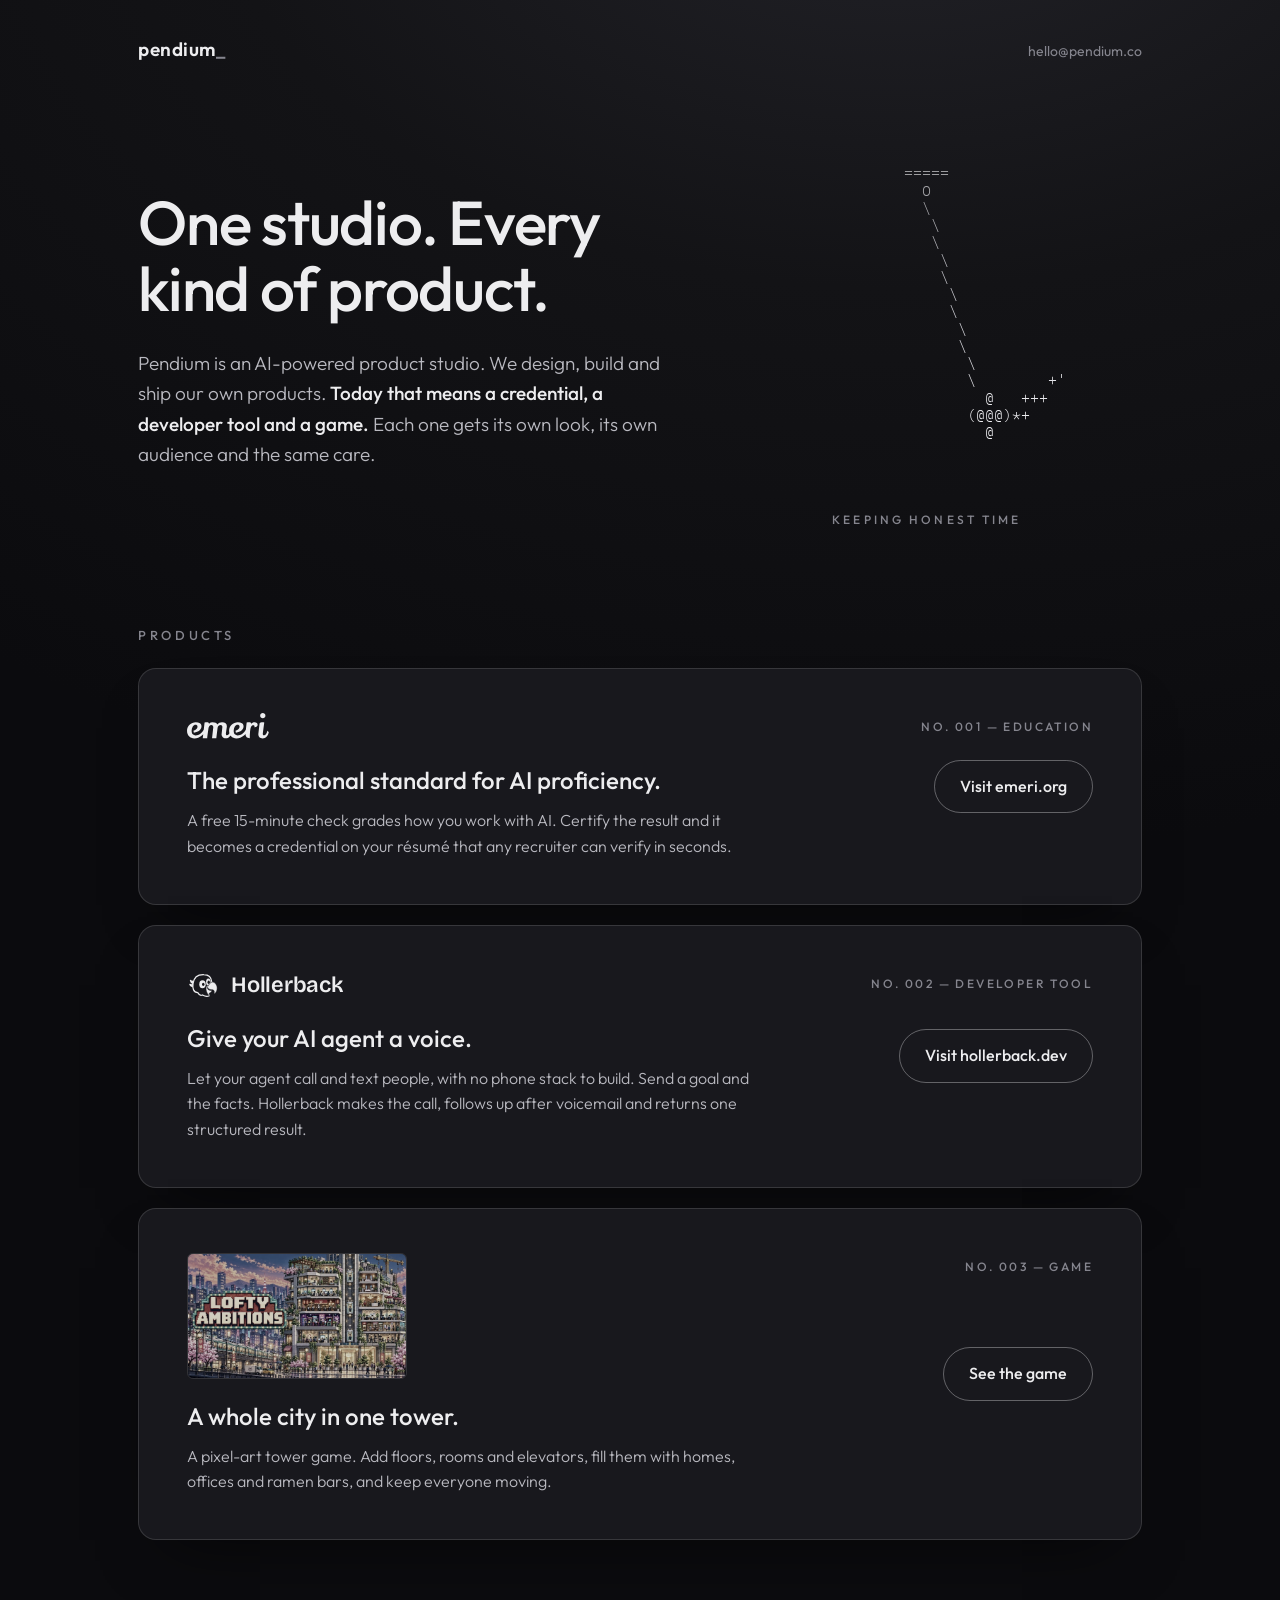
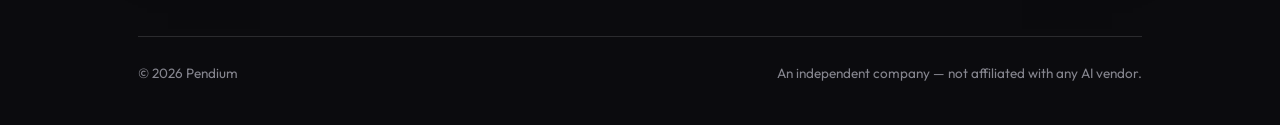
==== index.html @ b9794f57 "Reposition homepage as a product studio with three products New headline and lede for the studio pit" ====
<!DOCTYPE html>
<html lang="en">

<head>
  <meta charset="utf-8" />
  <meta name="viewport" content="width=device-width, initial-scale=1" />
  <title>Pendium — an AI-powered product studio</title>
  <meta name="description"
    content="Pendium is an AI-powered product studio. It designs, builds and ships its own products: Emeri, Hollerback and Lofty Ambitions." />
  <link rel="canonical" href="https://pendium.co/" />
  <meta property="og:type" content="website" />
  <meta property="og:url" content="https://pendium.co/" />
  <meta property="og:title" content="Pendium — an AI-powered product studio" />
  <meta property="og:description"
    content="One studio, three very different products: a credential, a developer tool and a game." />
  <link rel="preconnect" href="https://fonts.googleapis.com" />
  <link rel="preconnect" href="https://fonts.gstatic.com" crossorigin />
  <link
    href="https://fonts.googleapis.com/css2?family=Bricolage+Grotesque:opsz,wght@12..96,600&family=IBM+Plex+Mono:wght@400;500&family=Outfit:wght@300;400;500;600&display=swap"
    rel="stylesheet" />
  <style>
    :root {
      color-scheme: dark;
      --bg-hi: #232329;
      --bg: #131316;
      --bg-lo: #0b0b0e;
      --panel: #18181d;
      --fg: #ededef;
      --fg-dim: #b9b9c0;
      --fg-faint: #85858e;
      --line: rgba(237, 237, 239, 0.14);
      /* Emeri's palette — revealed only on its card */
      --emeri-ink: #211c52;
      --emeri-deep: #131033;
      --emeri-cream: #f6f1e7;
      --emeri-cream-dim: #cfc9e6;
      --gold: #d3af6a;
      --gold-soft: rgba(211, 175, 106, 0.45);
      --gold-faint: rgba(211, 175, 106, 0.14);
      --peri: #8b84e8;
      --sans: "Outfit", system-ui, sans-serif;
      --mono: "IBM Plex Mono", Menlo, monospace;
    }

    * {
      box-sizing: border-box;
    }

    body {
      margin: 0;
      min-height: 100vh;
      background:
        radial-gradient(120vmax 80vmax at 70% -10%, var(--bg-hi) 0%, var(--bg) 45%, var(--bg-lo) 100%);
      color: var(--fg);
      font-family: var(--sans);
      font-weight: 300;
      line-height: 1.6;
      -webkit-font-smoothing: antialiased;
    }

    a {
      color: inherit;
    }

    a:focus-visible,
    button:focus-visible {
      outline: 2px solid var(--fg);
      outline-offset: 3px;
    }

    .page {
      max-width: 1060px;
      margin: 0 auto;
      padding: 0 28px;
    }

    /* ---------- header ---------- */

    header {
      display: flex;
      align-items: baseline;
      justify-content: space-between;
      padding: 34px 0 0;
    }

    .wordmark {
      font-weight: 600;
      font-size: 19px;
      letter-spacing: 0.03em;
      text-decoration: none;
    }

    .wordmark .tick {
      color: var(--fg-faint);
    }

    .header-mail {
      font-size: 14px;
      font-weight: 400;
      color: var(--fg-faint);
      text-decoration: none;
    }

    .header-mail:hover {
      color: var(--fg);
    }

    /* ---------- hero ---------- */

    .hero {
      display: grid;
      grid-template-columns: minmax(0, 11fr) minmax(0, 9fr);
      gap: 48px;
      align-items: center;
      padding: 84px 0 72px;
    }

    .eyebrow {
      font-size: 13px;
      font-weight: 500;
      letter-spacing: 0.28em;
      text-transform: uppercase;
      color: var(--fg-faint);
      margin: 0 0 22px;
    }

    h1 {
      font-size: clamp(40px, 5.6vw, 62px);
      font-weight: 500;
      line-height: 1.06;
      letter-spacing: -0.02em;
      text-wrap: balance;
      margin: 0 0 26px;
    }

    .lede {
      font-size: 19px;
      font-weight: 300;
      color: var(--fg-dim);
      max-width: 46ch;
      margin: 0 0 34px;
    }

    .lede strong {
      font-weight: 500;
      color: var(--fg);
    }

    /* ---------- pendulum ---------- */

    .instrument {
      justify-self: center;
      text-align: center;
    }

    .pendulum {
      font-family: var(--mono);
      font-size: 15px;
      line-height: 1.15;
      margin: 0;
      white-space: pre;
      user-select: none;
      color: transparent;
      background: linear-gradient(178deg, rgba(237, 237, 239, 0.6) 0%, #cfcfd6 45%, #ffffff 100%);
      background-clip: text;
      -webkit-background-clip: text;
      text-shadow: 0 0 26px rgba(237, 237, 239, 0.14);
    }

    .instrument figcaption {
      font-size: 12px;
      font-weight: 500;
      letter-spacing: 0.26em;
      text-transform: uppercase;
      color: var(--fg-faint);
      margin-top: 18px;
    }

    /* ---------- products ---------- */

    .products {
      padding: 8px 0 96px;
    }

    .product-list {
      list-style: none;
      margin: 0;
      padding: 0;
      display: grid;
      gap: 20px;
    }

    /* Each card wears Pendium's neutral panel until hover. Then it fades
       into its product's own palette, set per card below. */
    .card {
      position: relative;
      display: grid;
      grid-template-columns: minmax(0, 1fr) auto;
      gap: 32px;
      align-items: center;
      background: var(--panel);
      border: 1px solid var(--line);
      border-radius: 18px;
      padding: 44px 48px;
      box-shadow: 0 30px 60px -30px rgba(0, 0, 0, 0.6);
      color: var(--fg);
      transition: border-color 450ms ease, color 450ms ease;
    }

    .card--emeri {
      --card-bg: linear-gradient(160deg, var(--emeri-ink) 0%, var(--emeri-deep) 100%);
      --card-fg: var(--emeri-cream);
      --card-fg-dim: var(--emeri-cream-dim);
      --card-mark: var(--gold);
      --card-border: var(--gold-soft);
      --card-accent: var(--peri);
      --card-accent-fg: #14102e;
    }

    .card--hollerback {
      --card-bg: linear-gradient(160deg, #1f4e4a 0%, #111b17 55%, #0b1210 100%);
      --card-fg: #f7dcc4;
      --card-fg-dim: #c9d4cf;
      --card-mark: #fad0a6;
      --card-border: rgba(214, 95, 81, 0.55);
      --card-accent: #d65f51;
      --card-accent-fg: #0b1210;
    }

    .card--lofty {
      --card-bg: linear-gradient(160deg, #2a356a 0%, #141b38 60%, #0d1228 100%);
      --card-fg: #f3e8cf;
      --card-fg-dim: #c9cff0;
      --card-mark: #e0b35a;
      --card-border: rgba(224, 179, 90, 0.5);
      --card-accent: #e0b35a;
      --card-accent-fg: #2b2433;
    }

    .card::before {
      content: "";
      position: absolute;
      inset: 0;
      border-radius: 17px;
      background: var(--card-bg);
      opacity: 0;
      transition: opacity 450ms ease;
    }

    .card > * {
      position: relative;
    }

    .card:hover,
    .card:focus-within {
      border-color: var(--card-border);
      color: var(--card-fg);
    }

    .card:hover::before,
    .card:focus-within::before {
      opacity: 1;
    }

    .card-no {
      position: absolute;
      top: 48px;
      right: 48px;
      /* order:-1 (mobile) would repaint this beneath the ::before overlay,
         because grid paint order follows `order`. Stack it explicitly. */
      z-index: 1;
      font-size: 12px;
      font-weight: 500;
      letter-spacing: 0.2em;
      text-transform: uppercase;
      color: var(--fg-faint);
      transition: color 450ms ease;
    }

    .card:hover .card-no,
    .card:focus-within .card-no {
      color: var(--card-mark);
    }

    .emeri-logo {
      display: block;
      width: 82px;
      height: auto;
      color: currentColor;
      margin: 0 0 26px;
    }

    .hollerback-logo {
      display: flex;
      align-items: center;
      gap: 10px;
      margin: 0 0 22px;
      font-family: "Bricolage Grotesque", var(--sans);
      font-weight: 600;
      font-size: 22px;
      letter-spacing: -0.01em;
      line-height: 1;
    }

    .hollerback-logo svg {
      width: 34px;
      height: auto;
      color: currentColor;
    }

    .card:hover .hollerback-logo svg,
    .card:focus-within .hollerback-logo svg {
      color: var(--card-accent);
    }

    .lofty-logo {
      display: block;
      width: 220px;
      height: auto;
      aspect-ratio: 1232 / 706;
      object-fit: cover;
      border-radius: 6px;
      border: 1px solid var(--line);
      margin: 0 0 22px;
      filter: saturate(0.35) brightness(0.85);
      transition: filter 450ms ease;
    }

    .card:hover .lofty-logo,
    .card:focus-within .lofty-logo {
      filter: none;
    }

    .card h2 {
      font-size: 24px;
      font-weight: 500;
      line-height: 1.3;
      text-wrap: balance;
      margin: 0 0 12px;
      max-width: 30ch;
    }

    .card p {
      color: var(--fg-dim);
      font-size: 16px;
      max-width: 52ch;
      margin: 0;
      transition: color 450ms ease;
    }

    .card:hover p,
    .card:focus-within p {
      color: var(--card-fg-dim);
    }

    .card-cta {
      display: inline-block;
      font-family: var(--sans);
      font-weight: 500;
      font-size: 16px;
      text-decoration: none;
      background: transparent;
      border: 1px solid rgba(237, 237, 239, 0.35);
      color: var(--fg);
      padding: 13px 25px;
      border-radius: 999px;
      white-space: nowrap;
      text-align: center;
      transition: transform 160ms ease, background 450ms ease, color 450ms ease,
        border-color 450ms ease;
    }

    .card:hover .card-cta,
    .card:focus-within .card-cta {
      background: var(--card-accent);
      border-color: transparent;
      color: var(--card-accent-fg);
    }

    .card-cta:hover {
      transform: translateY(-1px);
    }

    /* No hover available (touch): each card wears its product palette outright. */
    @media (hover: none) {
      .card {
        border-color: var(--card-border);
        color: var(--card-fg);
      }

      .card::before {
        opacity: 1;
      }

      .card .card-no {
        color: var(--card-mark);
      }

      .card p {
        color: var(--card-fg-dim);
      }

      .card .hollerback-logo svg {
        color: var(--card-accent);
      }

      .card .lofty-logo {
        filter: none;
      }

      .card .card-cta {
        background: var(--card-accent);
        border-color: transparent;
        color: var(--card-accent-fg);
      }
    }

    /* ---------- footer ---------- */

    footer {
      border-top: 1px solid var(--line);
      padding: 26px 0 40px;
      display: flex;
      flex-wrap: wrap;
      gap: 10px 28px;
      justify-content: space-between;
      font-size: 13.5px;
      font-weight: 400;
      color: var(--fg-faint);
    }

    footer a {
      text-decoration: none;
    }

    footer a:hover {
      color: var(--fg);
    }

    @media (max-width: 860px) {
      .hero {
        grid-template-columns: 1fr;
        padding: 64px 0 56px;
        gap: 56px;
      }

      .instrument {
        order: -1;
      }

      .pendulum {
        font-size: 11px;
      }

      .card {
        grid-template-columns: 1fr;
        padding: 36px 30px 34px;
        gap: 26px;
      }

      /* relative, not static: in flow at the logo's left edge, but still
         painted above the ::before reveal overlay */
      .card-no {
        position: relative;
        top: auto;
        right: auto;
        order: -1;
        margin-bottom: -8px;
      }
    }

    @media (prefers-reduced-motion: reduce) {
      .card,
      .card::before,
      .card-no,
      .card p,
      .card-cta,
      .lofty-logo {
        transition: none;
      }
    }
  </style>
</head>

<body>
  <div class="page">
    <header>
      <a class="wordmark" href="/">pendium<span class="tick">_</span></a>
      <a class="header-mail" href="mailto:hello@pendium.co">hello@pendium.co</a>
    </header>

    <main>
      <section class="hero">
        <div>
          <h1>One studio. Every kind of product.</h1>
          <p class="lede">
            Pendium is an AI-powered product studio. We design, build and ship
            our own products. <strong>Today that means a credential, a developer
            tool and a game.</strong> Each one gets its own look, its own
            audience and the same care.
          </p>
        </div>

        <figure class="instrument" aria-label="An animated pendulum drawn in text characters">
          <pre class="pendulum" id="pendulum" aria-hidden="true"></pre>
          <figcaption>keeping honest time</figcaption>
        </figure>
      </section>

      <section class="products" aria-labelledby="products-title">
        <p class="eyebrow" id="products-title">Products</p>
        <ul class="product-list">
          <li class="card card--emeri">
            <span class="card-no">No. 001 — Education</span>
            <div>
              <svg class="emeri-logo" viewBox="0 0 94 30" fill="none" xmlns="http://www.w3.org/2000/svg"
              role="img" aria-label="Emeri">
              <path d="M86.7334 10.6396C87.4427 10.6397 88.0637 10.7289 88.5957 10.9062C87.6077 18.5314 87.1133 22.382 87.1133 22.458C86.9866 22.9646 86.9229 23.3954 86.9229 23.75C86.9229 24.0793 86.9484 24.3707 86.999 24.624C87.1004 25.2826 87.5566 25.6123 88.3672 25.6123C89.2032 25.6123 89.9635 25.0796 90.6475 24.0156C91.3567 22.9264 91.8885 21.6979 92.2432 20.3301C92.4205 20.4314 92.6991 20.7356 93.0791 21.2422C93.459 21.7488 93.6877 22.1285 93.7637 22.3818C93.257 24.4085 92.3956 26.0429 91.1797 27.2842C89.9638 28.5254 88.5068 29.1454 86.8096 29.1455C85.1122 29.1455 83.8448 28.7276 83.0088 27.8916C82.1984 27.0557 81.793 25.9791 81.793 24.6621C81.793 24.3835 81.8057 24.092 81.8311 23.7881L83.1992 12.0459C83.4526 11.5899 83.9342 11.2475 84.6436 11.0195C85.3528 10.7663 86.0495 10.6396 86.7334 10.6396Z" fill="currentColor"/>
              <path d="M40.1973 10.5635C41.8942 10.5635 43.2367 11.0071 44.2246 11.8936C45.2126 12.7549 45.707 13.8448 45.707 15.1621C45.707 15.5421 45.6305 16.2133 45.4785 17.1758C44.8958 20.9758 44.6045 23.2056 44.6045 23.8643C44.6046 25.0547 44.998 25.6494 45.7832 25.6494C46.4418 25.6493 47.1385 25.2186 47.873 24.3574C48.1394 24.0466 48.3862 23.6779 48.6152 23.252C48.368 22.3642 48.2422 21.4034 48.2422 20.3682C48.2422 17.7589 49.2174 15.4789 51.168 13.5283C53.144 11.5777 55.5003 10.6016 58.2363 10.6016C60.1868 10.6016 61.7704 11.0323 62.9863 11.8936C64.2021 12.7295 64.8222 13.8697 64.8477 15.3135C64.8477 17.264 64.0626 18.8475 62.4922 20.0635C60.9469 21.2795 58.8181 22.129 56.1074 22.6104L55.5762 20.3682C57.1467 20.0388 58.3123 19.4051 59.0723 18.4678C59.8575 17.5305 60.25 16.6308 60.25 15.7695C60.2499 14.8831 60.0095 14.2874 59.5283 13.9834C59.0723 13.6541 58.5651 13.4902 58.0078 13.4902C56.8172 13.4903 55.7655 14.1613 54.8535 15.5039C53.9669 16.8212 53.5234 18.4047 53.5234 20.2539C53.5234 22.0776 53.9544 23.4454 54.8154 24.3574C55.7021 25.2441 56.792 25.6875 58.084 25.6875C59.9839 25.6875 61.8077 25.0291 63.5557 23.7119C65.1314 22.5244 66.438 21.0065 67.4785 19.1602L68.4131 11.0195C69.3251 10.7409 70.2502 10.6016 71.1875 10.6016C72.7324 10.6017 73.5047 11.1719 73.5049 12.3115V12.3877C74.5182 11.1971 75.8103 10.6016 77.3809 10.6016C78.5207 10.6016 79.4077 10.8676 80.041 11.3994C80.6743 11.9061 80.9912 12.5908 80.9912 13.4521C80.9911 14.3134 80.6615 15.0228 80.0029 15.5801C79.3696 16.112 78.5337 16.3779 77.4951 16.3779H77.3428C77.3934 16.0993 77.4189 15.8334 77.4189 15.5801C77.4189 14.4655 76.8998 13.9083 75.8613 13.9082C74.848 13.9082 74.0367 14.5665 73.4287 15.8838C72.2558 18.425 72.0192 23.4716 72.0117 28.6201C72.0115 28.7617 71.8942 28.8757 71.7529 28.8682C70.3303 28.7892 68.8596 28.4864 68.1855 27.5879C67.4767 26.6191 67.0985 25.4189 67.0508 23.9873C66.4242 24.6989 65.7028 25.4051 64.8857 26.1055C63.8218 26.9921 62.5552 27.7142 61.0859 28.2715C59.6419 28.8288 58.1469 29.1074 56.6016 29.1074C54.0684 29.1074 52.0669 28.3353 50.5977 26.79C50.3062 26.4798 50.0421 26.1531 49.8047 25.8105C48.456 27.9825 46.61 29.0703 44.2627 29.0703C42.6921 29.0703 41.5266 28.5886 40.7666 27.626C40.0067 26.6634 39.627 25.6499 39.627 24.5859L40.5391 16.1875C40.539 15.5037 40.3614 14.9335 40.0068 14.4775C39.6522 14.0217 39.0821 13.7939 38.2969 13.7939C37.5369 13.7939 36.8658 14.0854 36.2832 14.668C35.7005 15.2506 35.2944 15.9982 35.0664 16.9102C34.3064 23.3446 33.813 27.3346 33.585 28.8799H28.6826L30.127 16.2637C30.1269 15.5544 29.9494 14.9716 29.5947 14.5156C29.2654 14.0345 28.6698 13.7939 27.8086 13.7939C26.9474 13.794 26.2379 14.2119 25.6807 15.0479C25.1234 15.8585 24.7692 16.7199 24.6172 17.6318C23.7305 23.9398 23.2361 27.6892 23.1348 28.8799H18.043L18.5859 24.2334C18.0124 24.8614 17.366 25.4863 16.6436 26.1055C15.5796 26.9921 14.313 27.7142 12.8438 28.2715C11.3997 28.8288 9.90471 29.1074 8.35938 29.1074C5.8262 29.1074 3.82474 28.3353 2.35547 26.79C0.784883 25.1181 5.70222e-05 22.9773 0 20.3682C0 17.7589 0.97524 15.4789 2.92578 13.5283C4.90178 11.5777 7.25814 10.6016 9.99414 10.6016C11.9446 10.6016 13.5282 11.0323 14.7441 11.8936C15.9599 12.7295 16.58 13.8697 16.6055 15.3135C16.6055 17.264 15.8204 18.8475 14.25 20.0635C12.7047 21.2795 10.5759 22.129 7.86523 22.6104L7.33398 20.3682C8.90455 20.0388 10.0701 19.4051 10.8301 18.4678C11.6153 17.5305 12.0078 16.6308 12.0078 15.7695C12.0077 14.8831 11.7674 14.2874 11.2861 13.9834C10.8301 13.6541 10.323 13.4902 9.76562 13.4902C8.575 13.4903 7.5233 14.1613 6.61133 15.5039C5.72475 16.8212 5.28125 18.4047 5.28125 20.2539C5.28125 22.0776 5.71221 23.4454 6.57324 24.3574C7.45991 25.2441 8.5498 25.6875 9.8418 25.6875C11.7417 25.6875 13.5656 25.0291 15.3135 23.7119C16.8531 22.5516 18.1364 21.0763 19.165 19.2871L20.1328 11.0195C21.1965 10.7409 22.0071 10.6016 22.5645 10.6016C24.1605 10.6016 25.0345 11.1342 25.1865 12.1982C26.4279 11.1342 27.7836 10.6016 29.2529 10.6016C32.1915 10.6016 34.0662 11.4758 34.877 13.2236C36.1183 11.4504 37.892 10.5635 40.1973 10.5635Z" fill="currentColor"/>
              <path d="M86.8848 0C87.7208 0 88.431 0.30411 89.0137 0.912109C89.6214 1.49471 89.9248 2.20419 89.9248 3.04004C89.9248 3.87589 89.6215 4.58537 89.0137 5.16797C88.431 5.75064 87.7208 6.04199 86.8848 6.04199C86.049 6.04188 85.3394 5.75053 84.7568 5.16797C84.1743 4.58537 83.8828 3.8759 83.8828 3.04004C83.8828 2.20419 84.1744 1.49472 84.7568 0.912109C85.3394 0.304222 86.049 0.000112809 86.8848 0Z" fill="currentColor"/>
            </svg>
              <h2>The professional standard for AI&nbsp;proficiency.</h2>
              <p>
                A free 15-minute check grades how you work with AI. Certify the
                result and it becomes a credential on your résumé that any
                recruiter can verify in seconds.
              </p>
            </div>
            <a class="card-cta" href="https://emeri.org">Visit emeri.org</a>
          </li>

          <li class="card card--hollerback">
            <span class="card-no">No. 002 — Developer tool</span>
            <div>
              <div class="hollerback-logo"><svg viewBox="70 78 180 164" aria-hidden="true" focusable="false"><defs><mask id="hb-mask" x="60" y="68" width="200" height="184" maskUnits="userSpaceOnUse" style="mask-type:luminance"><g><path fill="#fff" d="M107 135C99 136 93 134 89 131C82 126 85 145 97 151L107 156Z"/><path fill="#fff" d="M105 151C97 154 90 153 86 151C78 148 82 166 102 169L109 164Z"/><path d="M201 141C199 116 182 102 159 102C127 101 106 119 102 149C98 174 104 197 127 198C133 209 144 214 152 210C164 217 179 219 188 214" fill="#000" stroke="#fff" stroke-width="6.5" stroke-linecap="round" stroke-linejoin="round"/><ellipse cx="183" cy="142" rx="12" ry="19" fill="#fff"/><ellipse cx="183" cy="142" rx="6.5" ry="9" fill="#000" transform="translate(2 1)"/><ellipse cx="152" cy="153" rx="17" ry="21" fill="#fff"/><ellipse cx="152" cy="153" rx="6.5" ry="8.5" fill="#000" transform="translate(4 1)"/><g fill="#fff" stroke="#000" stroke-width="2.5" stroke-linejoin="round"><path d="M186 158C177 159 173 162 171 173C169 184 175 200 184 211C187 216 192 215 190 210L187 201C193 199 200 194 203 186C195 188 182 187 178 175C177 171 179 169 180 172Z"/><path d="M186 158C195 137 213 138 223 153C235 171 229 190 219 201C216 205 213 203 214 199C217 184 208 182 201 182C185 182 181 174 180 172C177 167 182 161 186 158Z"/></g></g></mask></defs><rect x="60" y="68" width="200" height="184" fill="currentColor" mask="url(#hb-mask)"/></svg><span>Hollerback</span></div>
              <h2>Give your AI agent a voice.</h2>
              <p>
                Let your agent call and text people, with no phone stack to
                build. Send a goal and the facts. Hollerback makes the call,
                follows up after voicemail and returns one structured result.
              </p>
            </div>
            <a class="card-cta" href="https://hollerback.dev">Visit hollerback.dev</a>
          </li>

          <li class="card card--lofty">
            <span class="card-no">No. 003 — Game</span>
            <div>
              <img class="lofty-logo" src="lofty-ambitions/assets/cover-card.webp" width="616" height="353"
                alt="Lofty Ambitions" loading="lazy" />
              <h2>A whole city in one tower.</h2>
              <p>
                A pixel-art tower game. Add floors, rooms and elevators, fill
                them with homes, offices and ramen bars, and keep everyone
                moving.
              </p>
            </div>
            <a class="card-cta" href="/lofty-ambitions/">See the game</a>
          </li>
        </ul>
      </section>
    </main>

    <footer>
      <span>© 2026 Pendium</span>
      <span>An independent company — not affiliated with any AI vendor.</span>
    </footer>
  </div>

  <script>
    (function () {
      const el = document.getElementById("pendulum");
      const COLS = 37;
      const ROWS = 19;
      const X_SCALE = 1.7; // mono cells are tall; widen x so the arc reads round
      const PIVOT = { x: (COLS - 1) / 2, y: 1 };
      const ROD = 14; // rod length in rows
      const AMPLITUDE = 0.7; // radians
      const PERIOD = 3.4; // seconds per full swing
      const trail = [];
      const sparks = [];
      let last = 0;

      const reduceMotion = window.matchMedia("(prefers-reduced-motion: reduce)").matches;

      function frame(now) {
        const t = now / 1000;
        const theta = reduceMotion
          ? AMPLITUDE * 0.5
          : AMPLITUDE * Math.sin((2 * Math.PI * t) / PERIOD);

        const grid = Array.from({ length: ROWS }, () => Array(COLS).fill(" "));

        const put = (x, y, ch) => {
          const cx = Math.round(x);
          const cy = Math.round(y);
          if (cx >= 0 && cx < COLS && cy >= 0 && cy < ROWS) grid[cy][cx] = ch;
        };

        const tip = {
          x: PIVOT.x + Math.sin(theta) * ROD * X_SCALE,
          y: PIVOT.y + Math.cos(theta) * ROD,
        };

        if (!reduceMotion) {
          const dt = Math.min(0.05, last ? t - last : 0.016);
          last = t;

          // comet trail — short-lived, so the arc behind the bob empties out
          trail.push({ x: tip.x, y: tip.y, t });
          while (trail.length && t - trail[0].t > 0.65) trail.shift();
          trail.forEach((p) => {
            const age = (t - p.t) / 0.65;
            if (age >= 0.85) return; // the tail end falls off entirely
            put(p.x, p.y, age < 0.25 ? "*" : age < 0.55 ? "+" : "'");
          });

          // the occasional spark shed from the bob, most where it moves fastest
          const speed = Math.abs(Math.cos((2 * Math.PI * t) / PERIOD));
          if (Math.random() < dt * 3 * speed) {
            sparks.push({
              x: tip.x + (Math.random() * 4 - 2),
              y: tip.y + 1,
              vx: (Math.random() - 0.5) * 3,
              vy: 2.5 + Math.random() * 3,
              t,
            });
          }
          for (let i = sparks.length - 1; i >= 0; i -= 1) {
            const s = sparks[i];
            s.x += s.vx * dt;
            s.y += s.vy * dt;
            const age = (t - s.t) / 0.9;
            if (age >= 1 || s.y >= ROWS) {
              sparks.splice(i, 1);
              continue;
            }
            put(s.x, s.y, age < 0.4 ? "." : "`");
          }
        }

        // pivot mount
        for (let dx = -2; dx <= 2; dx += 1) put(PIVOT.x + dx, 0, "=");
        put(PIVOT.x, PIVOT.y, "O");

        // rod — one glyph per row so it reads as a single stroke
        const rodCh = theta > 0.12 ? "\\" : theta < -0.12 ? "/" : "|";
        const rodRows = Math.floor(tip.y - PIVOT.y);
        for (let dy = 1; dy < rodRows - 1; dy += 1) {
          const f = dy / (tip.y - PIVOT.y);
          put(PIVOT.x + (tip.x - PIVOT.x) * f, PIVOT.y + dy, rodCh);
        }

        // bob — a small dense disc
        const bob = [
          [0, -1, "@"],
          [-1, 0, "@"], [0, 0, "@"], [1, 0, "@"],
          [0, 1, "@"],
          [-2, 0, "("], [2, 0, ")"],
        ];
        bob.forEach(([dx, dy, ch]) => put(tip.x + dx, tip.y + dy, ch));

        el.textContent = grid.map((row) => row.join("")).join("\n");
        if (!reduceMotion) requestAnimationFrame(frame);
      }

      // reduced motion: render one still frame at mid-swing
      requestAnimationFrame(frame);
    })();
  </script>
</body>

</html>
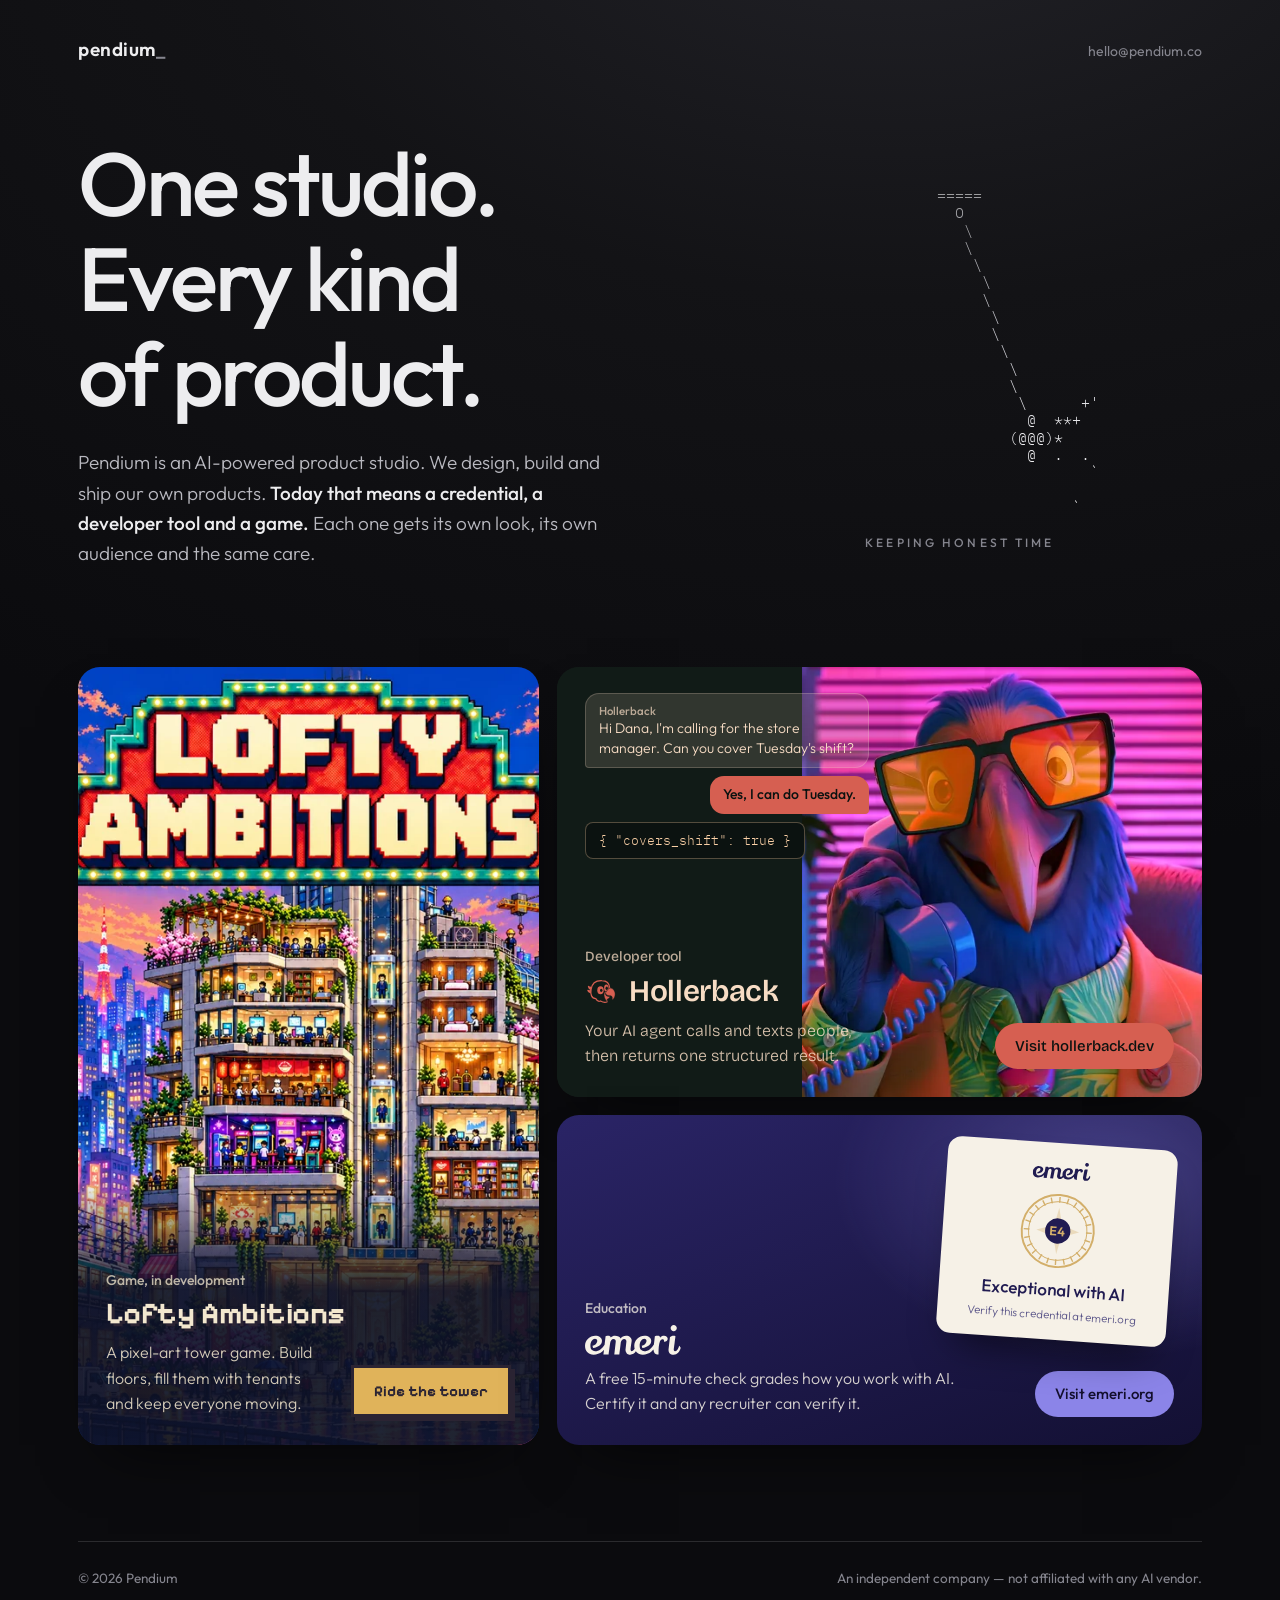
==== commit 67cfd3bd: "Rebuild homepage products as big image-led tiles Each product gets one tile in its own palette and t" ====
--- a/index.html
+++ b/index.html
@@ -16,7 +16,7 @@
   <link rel="preconnect" href="https://fonts.googleapis.com" />
   <link rel="preconnect" href="https://fonts.gstatic.com" crossorigin />
   <link
-    href="https://fonts.googleapis.com/css2?family=Bricolage+Grotesque:opsz,wght@12..96,600&family=IBM+Plex+Mono:wght@400;500&family=Outfit:wght@300;400;500;600&display=swap"
+    href="https://fonts.googleapis.com/css2?family=Bricolage+Grotesque:opsz,wght@12..96,600&family=Pixelify+Sans:wght@700&family=IBM+Plex+Mono:wght@400;500&family=Outfit:wght@300;400;500;600&display=swap"
     rel="stylesheet" />
   <style>
     :root {
@@ -29,7 +29,7 @@
       --fg-dim: #b9b9c0;
       --fg-faint: #85858e;
       --line: rgba(237, 237, 239, 0.14);
-      /* Emeri's palette — revealed only on its card */
+      /* Emeri's palette */
       --emeri-ink: #211c52;
       --emeri-deep: #131033;
       --emeri-cream: #f6f1e7;
@@ -69,7 +69,7 @@
     }
 
     .page {
-      max-width: 1060px;
+      max-width: 1180px;
       margin: 0 auto;
       padding: 0 28px;
     }
@@ -112,23 +112,23 @@
       grid-template-columns: minmax(0, 11fr) minmax(0, 9fr);
       gap: 48px;
       align-items: center;
-      padding: 84px 0 72px;
-    }
-
-    .eyebrow {
-      font-size: 13px;
-      font-weight: 500;
-      letter-spacing: 0.28em;
-      text-transform: uppercase;
-      color: var(--fg-faint);
-      margin: 0 0 22px;
+      padding: 72px 0 64px;
+    }
+
+    .visually-hidden {
+      position: absolute;
+      width: 1px;
+      height: 1px;
+      overflow: hidden;
+      clip-path: inset(50%);
+      white-space: nowrap;
     }
 
     h1 {
-      font-size: clamp(40px, 5.6vw, 62px);
+      font-size: clamp(44px, 7vw, 92px);
       font-weight: 500;
       line-height: 1.06;
-      letter-spacing: -0.02em;
+      letter-spacing: -0.035em;
       text-wrap: balance;
       margin: 0 0 26px;
     }
@@ -176,243 +176,322 @@
       margin-top: 18px;
     }
 
-    /* ---------- products ---------- */
+    /* ---------- products: one tile per product, each in its own world ---------- */
 
     .products {
-      padding: 8px 0 96px;
-    }
-
-    .product-list {
+      padding: 0 0 96px;
+    }
+
+    .tiles {
       list-style: none;
       margin: 0;
       padding: 0;
       display: grid;
-      gap: 20px;
-    }
-
-    /* Each card wears Pendium's neutral panel until hover. Then it fades
-       into its product's own palette, set per card below. */
-    .card {
+      grid-template-columns: minmax(0, 5fr) minmax(0, 7fr);
+      grid-template-rows: auto auto;
+      gap: 18px;
+    }
+
+    .tiles > li {
+      display: flex;
+    }
+
+    .tile {
       position: relative;
+      display: flex;
+      flex-direction: column;
+      justify-content: flex-end;
+      width: 100%;
+      min-height: 360px;
+      overflow: hidden;
+      border-radius: 22px;
+      text-decoration: none;
+      isolation: isolate;
+      box-shadow: 0 30px 60px -30px rgba(0, 0, 0, 0.7);
+    }
+
+    .tile:focus-visible {
+      outline: 3px solid var(--fg);
+      outline-offset: 4px;
+    }
+
+    .tile-art {
+      position: absolute;
+      inset: 0;
+      z-index: -1;
+      width: 100%;
+      height: 100%;
+      object-fit: cover;
+      transition: transform 700ms cubic-bezier(0.2, 0.7, 0.2, 1);
+    }
+
+    .tile:hover .tile-art {
+      transform: scale(1.04);
+    }
+
+    .tile-caption {
       display: grid;
       grid-template-columns: minmax(0, 1fr) auto;
-      gap: 32px;
-      align-items: center;
-      background: var(--panel);
-      border: 1px solid var(--line);
-      border-radius: 18px;
-      padding: 44px 48px;
-      box-shadow: 0 30px 60px -30px rgba(0, 0, 0, 0.6);
-      color: var(--fg);
-      transition: border-color 450ms ease, color 450ms ease;
-    }
-
-    .card--emeri {
-      --card-bg: linear-gradient(160deg, var(--emeri-ink) 0%, var(--emeri-deep) 100%);
-      --card-fg: var(--emeri-cream);
-      --card-fg-dim: var(--emeri-cream-dim);
-      --card-mark: var(--gold);
-      --card-border: var(--gold-soft);
-      --card-accent: var(--peri);
-      --card-accent-fg: #14102e;
-    }
-
-    .card--hollerback {
-      --card-bg: linear-gradient(160deg, #1f4e4a 0%, #111b17 55%, #0b1210 100%);
-      --card-fg: #f7dcc4;
-      --card-fg-dim: #c9d4cf;
-      --card-mark: #fad0a6;
-      --card-border: rgba(214, 95, 81, 0.55);
-      --card-accent: #d65f51;
-      --card-accent-fg: #0b1210;
-    }
-
-    .card--lofty {
-      --card-bg: linear-gradient(160deg, #2a356a 0%, #141b38 60%, #0d1228 100%);
-      --card-fg: #f3e8cf;
-      --card-fg-dim: #c9cff0;
-      --card-mark: #e0b35a;
-      --card-border: rgba(224, 179, 90, 0.5);
-      --card-accent: #e0b35a;
-      --card-accent-fg: #2b2433;
-    }
-
-    .card::before {
+      align-items: end;
+      gap: 6px 20px;
+      padding: 26px 28px 28px;
+    }
+
+    .tile-kind {
+      grid-column: 1 / -1;
+      font-size: 14px;
+      font-weight: 500;
+      opacity: 0.75;
+    }
+
+    .tile-name {
+      font-size: 30px;
+      font-weight: 600;
+      line-height: 1.1;
+      margin: 0;
+    }
+
+    .tile-line {
+      grid-column: 1;
+      margin: 4px 0 0;
+      font-size: 16px;
+      max-width: 44ch;
+      opacity: 0.85;
+    }
+
+    .tile-go {
+      grid-column: 2;
+      grid-row: 2 / span 2;
+      align-self: end;
+      font-weight: 500;
+      font-size: 15px;
+      padding: 11px 20px;
+      border-radius: 999px;
+      white-space: nowrap;
+      transition: transform 160ms ease;
+    }
+
+    .tile:hover .tile-go {
+      transform: translateY(-2px);
+    }
+
+    /* Lofty Ambitions: the game's cover, pixel type, night sky */
+    .tile--lofty {
+      color: #f3e8cf;
+      min-height: 620px;
+      background: #141b38;
+    }
+
+    .tile--lofty .tile-art {
+      object-position: center top;
+    }
+
+    .tile--lofty .tile-caption {
+      background: linear-gradient(180deg, rgba(13, 18, 40, 0) 0%, rgba(13, 18, 40, 0.92) 42%);
+      padding-top: 90px;
+    }
+
+    .tile--lofty .tile-name {
+      font-family: "Pixelify Sans", var(--sans);
+      font-weight: 700;
+      font-size: 30px;
+      white-space: nowrap;
+      text-shadow: 3px 3px 0 #2b2433;
+    }
+
+    .tile--lofty .tile-go {
+      background: #e0b35a;
+      color: #2b2433;
+      border-radius: 0;
+      border: 3px solid #2b2433;
+      box-shadow: 4px 4px 0 #2b2433;
+      font-family: "Pixelify Sans", var(--sans);
+      font-weight: 700;
+    }
+
+    /* Hollerback: the macaw on the phone, a real call result */
+    .tile--hollerback {
+      color: #f7dcc4;
+      background: #111b17;
+      font-family: "Bricolage Grotesque", var(--sans);
+    }
+
+    .tile--hollerback .tile-art {
+      left: auto;
+      right: 0;
+      width: 62%;
+      object-position: 45% 30%;
+    }
+
+    .tile--hollerback::before {
       content: "";
       position: absolute;
       inset: 0;
-      border-radius: 17px;
-      background: var(--card-bg);
-      opacity: 0;
-      transition: opacity 450ms ease;
-    }
-
-    .card > * {
-      position: relative;
-    }
-
-    .card:hover,
-    .card:focus-within {
-      border-color: var(--card-border);
-      color: var(--card-fg);
-    }
-
-    .card:hover::before,
-    .card:focus-within::before {
-      opacity: 1;
-    }
-
-    .card-no {
+      z-index: -1;
+      background:
+        linear-gradient(90deg, #111b17 0%, #111b17 38%, rgba(17, 27, 23, 0) 60%);
+    }
+
+    .call {
       position: absolute;
-      top: 48px;
-      right: 48px;
-      /* order:-1 (mobile) would repaint this beneath the ::before overlay,
-         because grid paint order follows `order`. Stack it explicitly. */
-      z-index: 1;
-      font-size: 12px;
+      top: 26px;
+      left: 28px;
+      width: min(300px, 44%);
+      display: grid;
+      gap: 8px;
+      font-family: var(--sans);
+      font-size: 14px;
+      line-height: 1.4;
+    }
+
+    .call > span {
+      display: block;
+      margin: 0;
+      padding: 9px 13px;
+      border-radius: 14px;
+    }
+
+    .call .agent {
+      background: rgba(247, 220, 196, 0.14);
+      border: 1px solid rgba(247, 220, 196, 0.22);
+      border-bottom-left-radius: 4px;
+    }
+
+    .call .person {
+      justify-self: end;
+      background: #d65f51;
+      color: #0b1210;
       font-weight: 500;
-      letter-spacing: 0.2em;
-      text-transform: uppercase;
-      color: var(--fg-faint);
-      transition: color 450ms ease;
-    }
-
-    .card:hover .card-no,
-    .card:focus-within .card-no {
-      color: var(--card-mark);
-    }
-
-    .emeri-logo {
+      border-bottom-right-radius: 4px;
+    }
+
+    .call .result {
+      justify-self: start;
+      font-family: var(--mono);
+      font-size: 12.5px;
+      color: #fad0a6;
+      background: #0b1210;
+      border: 1px solid rgba(250, 208, 166, 0.3);
+      border-radius: 8px;
+    }
+
+    .call .who {
       display: block;
-      width: 82px;
-      height: auto;
-      color: currentColor;
-      margin: 0 0 26px;
-    }
-
-    .hollerback-logo {
+      font-size: 11.5px;
+      font-weight: 500;
+      opacity: 0.7;
+    }
+
+    .tile--hollerback .tile-line {
+      max-width: 30ch;
+    }
+
+    .tile--hollerback .tile-name {
       display: flex;
       align-items: center;
       gap: 10px;
-      margin: 0 0 22px;
-      font-family: "Bricolage Grotesque", var(--sans);
-      font-weight: 600;
-      font-size: 22px;
       letter-spacing: -0.01em;
-      line-height: 1;
-    }
-
-    .hollerback-logo svg {
+    }
+
+    .tile--hollerback .tile-name svg {
       width: 34px;
       height: auto;
+      color: #d65f51;
+    }
+
+    .tile--hollerback .tile-go {
+      background: #d65f51;
+      color: #0b1210;
+    }
+
+    /* Emeri: the credential itself, navy and gold */
+    .tile--emeri {
+      color: #f6f1e7;
+      background:
+        radial-gradient(70% 90% at 85% 20%, rgba(139, 132, 232, 0.35), transparent 60%),
+        linear-gradient(160deg, #2a2466 0%, #211c52 40%, #131033 100%);
+    }
+
+    .credential {
+      position: absolute;
+      top: 28px;
+      right: 30px;
+      width: 230px;
+      padding: 18px 18px 16px;
+      border-radius: 14px;
+      background: #f6f1e7;
+      color: #211c52;
+      box-shadow: 0 24px 40px -18px rgba(0, 0, 0, 0.6);
+      transform: rotate(4deg);
+      transition: transform 500ms cubic-bezier(0.2, 0.7, 0.2, 1);
+      text-align: center;
+    }
+
+    .tile--emeri:hover .credential {
+      transform: rotate(1deg) translateY(-4px);
+    }
+
+    .credential .emeri-logo {
+      width: 58px;
+      margin: 0 auto 12px;
+      color: #211c52;
+    }
+
+    .credential svg.seal {
+      display: block;
+      width: 78px;
+      height: 78px;
+      margin: 0 auto 10px;
+    }
+
+    .credential strong {
+      display: block;
+      font-size: 17px;
+      font-weight: 500;
+      line-height: 1.2;
+    }
+
+    .credential small {
+      display: block;
+      font-size: 11.5px;
+      margin-top: 6px;
+      color: #5b5689;
+    }
+
+    .tile--emeri .tile-caption {
+      padding-right: 28px;
+    }
+
+    .tile--emeri .tile-line {
+      max-width: 34ch;
+    }
+
+    .emeri-logo {
+      display: block;
+      height: auto;
       color: currentColor;
     }
 
-    .card:hover .hollerback-logo svg,
-    .card:focus-within .hollerback-logo svg {
-      color: var(--card-accent);
-    }
-
-    .lofty-logo {
-      display: block;
-      width: 220px;
-      height: auto;
-      aspect-ratio: 1232 / 706;
-      object-fit: cover;
-      border-radius: 6px;
-      border: 1px solid var(--line);
-      margin: 0 0 22px;
-      filter: saturate(0.35) brightness(0.85);
-      transition: filter 450ms ease;
-    }
-
-    .card:hover .lofty-logo,
-    .card:focus-within .lofty-logo {
-      filter: none;
-    }
-
-    .card h2 {
-      font-size: 24px;
-      font-weight: 500;
-      line-height: 1.3;
-      text-wrap: balance;
-      margin: 0 0 12px;
-      max-width: 30ch;
-    }
-
-    .card p {
-      color: var(--fg-dim);
-      font-size: 16px;
-      max-width: 52ch;
-      margin: 0;
-      transition: color 450ms ease;
-    }
-
-    .card:hover p,
-    .card:focus-within p {
-      color: var(--card-fg-dim);
-    }
-
-    .card-cta {
-      display: inline-block;
-      font-family: var(--sans);
-      font-weight: 500;
-      font-size: 16px;
-      text-decoration: none;
-      background: transparent;
-      border: 1px solid rgba(237, 237, 239, 0.35);
-      color: var(--fg);
-      padding: 13px 25px;
-      border-radius: 999px;
-      white-space: nowrap;
-      text-align: center;
-      transition: transform 160ms ease, background 450ms ease, color 450ms ease,
-        border-color 450ms ease;
-    }
-
-    .card:hover .card-cta,
-    .card:focus-within .card-cta {
-      background: var(--card-accent);
-      border-color: transparent;
-      color: var(--card-accent-fg);
-    }
-
-    .card-cta:hover {
-      transform: translateY(-1px);
-    }
-
-    /* No hover available (touch): each card wears its product palette outright. */
-    @media (hover: none) {
-      .card {
-        border-color: var(--card-border);
-        color: var(--card-fg);
-      }
-
-      .card::before {
-        opacity: 1;
-      }
-
-      .card .card-no {
-        color: var(--card-mark);
-      }
-
-      .card p {
-        color: var(--card-fg-dim);
-      }
-
-      .card .hollerback-logo svg {
-        color: var(--card-accent);
-      }
-
-      .card .lofty-logo {
-        filter: none;
-      }
-
-      .card .card-cta {
-        background: var(--card-accent);
-        border-color: transparent;
-        color: var(--card-accent-fg);
-      }
+    .tile--emeri .tile-name .emeri-logo {
+      width: 96px;
+    }
+
+    .tile--emeri .tile-go {
+      background: #8b84e8;
+      color: #14102e;
+    }
+
+    /* Layout: the game is the tall tile; the other two stack beside it. */
+    .tiles > li:first-child {
+      grid-row: span 2;
+    }
+
+    .tile--hollerback {
+      min-height: 430px;
+    }
+
+    .tile--emeri {
+      min-height: 330px;
     }
 
     /* ---------- footer ---------- */
@@ -452,30 +531,67 @@
         font-size: 11px;
       }
 
-      .card {
+      .tiles {
         grid-template-columns: 1fr;
-        padding: 36px 30px 34px;
-        gap: 26px;
-      }
-
-      /* relative, not static: in flow at the logo's left edge, but still
-         painted above the ::before reveal overlay */
-      .card-no {
-        position: relative;
-        top: auto;
-        right: auto;
-        order: -1;
-        margin-bottom: -8px;
+      }
+
+      .tiles > li:first-child {
+        grid-row: auto;
+      }
+
+      .tile--lofty {
+        min-height: 520px;
+      }
+
+      .tile--emeri {
+        min-height: 500px;
+      }
+
+      .tile--hollerback .tile-art {
+        width: 100%;
+        height: 58%;
+      }
+
+      .tile--hollerback::before {
+        background: linear-gradient(0deg, #111b17 0%, #111b17 44%, rgba(17, 27, 23, 0) 62%);
+      }
+
+      .call {
+        width: auto;
+        right: 20px;
+        left: 20px;
+      }
+
+      .tile--hollerback {
+        min-height: 520px;
+      }
+
+      .credential {
+        top: 26px;
+        right: 50%;
+        transform: translateX(50%) rotate(3deg);
+      }
+
+      .tile--emeri:hover .credential {
+        transform: translateX(50%) rotate(1deg) translateY(-4px);
+      }
+
+      .tile-caption {
+        grid-template-columns: 1fr;
+      }
+
+      .tile-go {
+        grid-column: 1;
+        grid-row: auto;
+        justify-self: start;
+        margin-top: 12px;
       }
     }
 
     @media (prefers-reduced-motion: reduce) {
-      .card,
-      .card::before,
-      .card-no,
-      .card p,
-      .card-cta,
-      .lofty-logo {
+      .tile-art,
+      .tile-go,
+      .credential {
         transition: none;
       }
     }
@@ -508,54 +624,60 @@
       </section>
 
       <section class="products" aria-labelledby="products-title">
-        <p class="eyebrow" id="products-title">Products</p>
-        <ul class="product-list">
-          <li class="card card--emeri">
-            <span class="card-no">No. 001 — Education</span>
-            <div>
-              <svg class="emeri-logo" viewBox="0 0 94 30" fill="none" xmlns="http://www.w3.org/2000/svg"
+        <h2 class="visually-hidden" id="products-title">Products</h2>
+        <ul class="tiles">
+          <li>
+            <a class="tile tile--lofty" href="/lofty-ambitions/">
+              <img class="tile-art" src="assets/tiles/lofty.webp" width="748" height="896" alt="" />
+              <span class="tile-caption">
+                <span class="tile-kind">Game, in development</span>
+                <span class="tile-name">Lofty Ambitions</span>
+                <span class="tile-line">A pixel-art tower game. Build floors, fill them with tenants and keep everyone moving.</span>
+                <span class="tile-go">Ride the tower</span>
+              </span>
+            </a>
+          </li>
+          <li>
+            <a class="tile tile--hollerback" href="https://hollerback.dev">
+              <img class="tile-art" src="assets/tiles/hollerback.webp" width="1152" height="646" alt="" loading="lazy" />
+              <span class="call" aria-hidden="true">
+                <span class="agent"><span class="who">Hollerback</span>Hi Dana, I'm calling for the store manager. Can you cover Tuesday's shift?</span>
+                <span class="person">Yes, I can do Tuesday.</span>
+                <span class="result">{ "covers_shift": true }</span>
+              </span>
+              <span class="tile-caption">
+                <span class="tile-kind">Developer tool</span>
+                <span class="tile-name"><svg viewBox="70 78 180 164" aria-hidden="true" focusable="false"><defs><mask id="hb-mask" x="60" y="68" width="200" height="184" maskUnits="userSpaceOnUse" style="mask-type:luminance"><g><path fill="#fff" d="M107 135C99 136 93 134 89 131C82 126 85 145 97 151L107 156Z"/><path fill="#fff" d="M105 151C97 154 90 153 86 151C78 148 82 166 102 169L109 164Z"/><path d="M201 141C199 116 182 102 159 102C127 101 106 119 102 149C98 174 104 197 127 198C133 209 144 214 152 210C164 217 179 219 188 214" fill="#000" stroke="#fff" stroke-width="6.5" stroke-linecap="round" stroke-linejoin="round"/><ellipse cx="183" cy="142" rx="12" ry="19" fill="#fff"/><ellipse cx="183" cy="142" rx="6.5" ry="9" fill="#000" transform="translate(2 1)"/><ellipse cx="152" cy="153" rx="17" ry="21" fill="#fff"/><ellipse cx="152" cy="153" rx="6.5" ry="8.5" fill="#000" transform="translate(4 1)"/><g fill="#fff" stroke="#000" stroke-width="2.5" stroke-linejoin="round"><path d="M186 158C177 159 173 162 171 173C169 184 175 200 184 211C187 216 192 215 190 210L187 201C193 199 200 194 203 186C195 188 182 187 178 175C177 171 179 169 180 172Z"/><path d="M186 158C195 137 213 138 223 153C235 171 229 190 219 201C216 205 213 203 214 199C217 184 208 182 201 182C185 182 181 174 180 172C177 167 182 161 186 158Z"/></g></g></mask></defs><rect x="60" y="68" width="200" height="184" fill="currentColor" mask="url(#hb-mask)"/></svg>Hollerback</span>
+                <span class="tile-line">Your AI agent calls and texts people, then returns one structured result.</span>
+                <span class="tile-go">Visit hollerback.dev</span>
+              </span>
+            </a>
+          </li>
+          <li>
+            <a class="tile tile--emeri" href="https://emeri.org">
+              <span class="credential" aria-hidden="true">
+                <svg class="emeri-logo" viewBox="0 0 94 30" fill="none" xmlns="http://www.w3.org/2000/svg"
+              aria-hidden="true" focusable="false">
+              <path d="M86.7334 10.6396C87.4427 10.6397 88.0637 10.7289 88.5957 10.9062C87.6077 18.5314 87.1133 22.382 87.1133 22.458C86.9866 22.9646 86.9229 23.3954 86.9229 23.75C86.9229 24.0793 86.9484 24.3707 86.999 24.624C87.1004 25.2826 87.5566 25.6123 88.3672 25.6123C89.2032 25.6123 89.9635 25.0796 90.6475 24.0156C91.3567 22.9264 91.8885 21.6979 92.2432 20.3301C92.4205 20.4314 92.6991 20.7356 93.0791 21.2422C93.459 21.7488 93.6877 22.1285 93.7637 22.3818C93.257 24.4085 92.3956 26.0429 91.1797 27.2842C89.9638 28.5254 88.5068 29.1454 86.8096 29.1455C85.1122 29.1455 83.8448 28.7276 83.0088 27.8916C82.1984 27.0557 81.793 25.9791 81.793 24.6621C81.793 24.3835 81.8057 24.092 81.8311 23.7881L83.1992 12.0459C83.4526 11.5899 83.9342 11.2475 84.6436 11.0195C85.3528 10.7663 86.0495 10.6396 86.7334 10.6396Z" fill="currentColor"/>
+              <path d="M40.1973 10.5635C41.8942 10.5635 43.2367 11.0071 44.2246 11.8936C45.2126 12.7549 45.707 13.8448 45.707 15.1621C45.707 15.5421 45.6305 16.2133 45.4785 17.1758C44.8958 20.9758 44.6045 23.2056 44.6045 23.8643C44.6046 25.0547 44.998 25.6494 45.7832 25.6494C46.4418 25.6493 47.1385 25.2186 47.873 24.3574C48.1394 24.0466 48.3862 23.6779 48.6152 23.252C48.368 22.3642 48.2422 21.4034 48.2422 20.3682C48.2422 17.7589 49.2174 15.4789 51.168 13.5283C53.144 11.5777 55.5003 10.6016 58.2363 10.6016C60.1868 10.6016 61.7704 11.0323 62.9863 11.8936C64.2021 12.7295 64.8222 13.8697 64.8477 15.3135C64.8477 17.264 64.0626 18.8475 62.4922 20.0635C60.9469 21.2795 58.8181 22.129 56.1074 22.6104L55.5762 20.3682C57.1467 20.0388 58.3123 19.4051 59.0723 18.4678C59.8575 17.5305 60.25 16.6308 60.25 15.7695C60.2499 14.8831 60.0095 14.2874 59.5283 13.9834C59.0723 13.6541 58.5651 13.4902 58.0078 13.4902C56.8172 13.4903 55.7655 14.1613 54.8535 15.5039C53.9669 16.8212 53.5234 18.4047 53.5234 20.2539C53.5234 22.0776 53.9544 23.4454 54.8154 24.3574C55.7021 25.2441 56.792 25.6875 58.084 25.6875C59.9839 25.6875 61.8077 25.0291 63.5557 23.7119C65.1314 22.5244 66.438 21.0065 67.4785 19.1602L68.4131 11.0195C69.3251 10.7409 70.2502 10.6016 71.1875 10.6016C72.7324 10.6017 73.5047 11.1719 73.5049 12.3115V12.3877C74.5182 11.1971 75.8103 10.6016 77.3809 10.6016C78.5207 10.6016 79.4077 10.8676 80.041 11.3994C80.6743 11.9061 80.9912 12.5908 80.9912 13.4521C80.9911 14.3134 80.6615 15.0228 80.0029 15.5801C79.3696 16.112 78.5337 16.3779 77.4951 16.3779H77.3428C77.3934 16.0993 77.4189 15.8334 77.4189 15.5801C77.4189 14.4655 76.8998 13.9083 75.8613 13.9082C74.848 13.9082 74.0367 14.5665 73.4287 15.8838C72.2558 18.425 72.0192 23.4716 72.0117 28.6201C72.0115 28.7617 71.8942 28.8757 71.7529 28.8682C70.3303 28.7892 68.8596 28.4864 68.1855 27.5879C67.4767 26.6191 67.0985 25.4189 67.0508 23.9873C66.4242 24.6989 65.7028 25.4051 64.8857 26.1055C63.8218 26.9921 62.5552 27.7142 61.0859 28.2715C59.6419 28.8288 58.1469 29.1074 56.6016 29.1074C54.0684 29.1074 52.0669 28.3353 50.5977 26.79C50.3062 26.4798 50.0421 26.1531 49.8047 25.8105C48.456 27.9825 46.61 29.0703 44.2627 29.0703C42.6921 29.0703 41.5266 28.5886 40.7666 27.626C40.0067 26.6634 39.627 25.6499 39.627 24.5859L40.5391 16.1875C40.539 15.5037 40.3614 14.9335 40.0068 14.4775C39.6522 14.0217 39.0821 13.7939 38.2969 13.7939C37.5369 13.7939 36.8658 14.0854 36.2832 14.668C35.7005 15.2506 35.2944 15.9982 35.0664 16.9102C34.3064 23.3446 33.813 27.3346 33.585 28.8799H28.6826L30.127 16.2637C30.1269 15.5544 29.9494 14.9716 29.5947 14.5156C29.2654 14.0345 28.6698 13.7939 27.8086 13.7939C26.9474 13.794 26.2379 14.2119 25.6807 15.0479C25.1234 15.8585 24.7692 16.7199 24.6172 17.6318C23.7305 23.9398 23.2361 27.6892 23.1348 28.8799H18.043L18.5859 24.2334C18.0124 24.8614 17.366 25.4863 16.6436 26.1055C15.5796 26.9921 14.313 27.7142 12.8438 28.2715C11.3997 28.8288 9.90471 29.1074 8.35938 29.1074C5.8262 29.1074 3.82474 28.3353 2.35547 26.79C0.784883 25.1181 5.70222e-05 22.9773 0 20.3682C0 17.7589 0.97524 15.4789 2.92578 13.5283C4.90178 11.5777 7.25814 10.6016 9.99414 10.6016C11.9446 10.6016 13.5282 11.0323 14.7441 11.8936C15.9599 12.7295 16.58 13.8697 16.6055 15.3135C16.6055 17.264 15.8204 18.8475 14.25 20.0635C12.7047 21.2795 10.5759 22.129 7.86523 22.6104L7.33398 20.3682C8.90455 20.0388 10.0701 19.4051 10.8301 18.4678C11.6153 17.5305 12.0078 16.6308 12.0078 15.7695C12.0077 14.8831 11.7674 14.2874 11.2861 13.9834C10.8301 13.6541 10.323 13.4902 9.76562 13.4902C8.575 13.4903 7.5233 14.1613 6.61133 15.5039C5.72475 16.8212 5.28125 18.4047 5.28125 20.2539C5.28125 22.0776 5.71221 23.4454 6.57324 24.3574C7.45991 25.2441 8.5498 25.6875 9.8418 25.6875C11.7417 25.6875 13.5656 25.0291 15.3135 23.7119C16.8531 22.5516 18.1364 21.0763 19.165 19.2871L20.1328 11.0195C21.1965 10.7409 22.0071 10.6016 22.5645 10.6016C24.1605 10.6016 25.0345 11.1342 25.1865 12.1982C26.4279 11.1342 27.7836 10.6016 29.2529 10.6016C32.1915 10.6016 34.0662 11.4758 34.877 13.2236C36.1183 11.4504 37.892 10.5635 40.1973 10.5635Z" fill="currentColor"/>
+              <path d="M86.8848 0C87.7208 0 88.431 0.30411 89.0137 0.912109C89.6214 1.49471 89.9248 2.20419 89.9248 3.04004C89.9248 3.87589 89.6215 4.58537 89.0137 5.16797C88.431 5.75064 87.7208 6.04199 86.8848 6.04199C86.049 6.04188 85.3394 5.75053 84.7568 5.16797C84.1743 4.58537 83.8828 3.8759 83.8828 3.04004C83.8828 2.20419 84.1744 1.49472 84.7568 0.912109C85.3394 0.304222 86.049 0.000112809 86.8848 0Z" fill="currentColor"/>
+            </svg>
+                <svg class="seal" viewBox="0 0 80 80" aria-hidden="true"><circle cx="40" cy="40" r="37" fill="none" stroke="#d3af6a" stroke-width="2"/><circle cx="40" cy="40" r="30" fill="none" stroke="#d3af6a" stroke-width="1"/><g stroke="#d3af6a" stroke-width="1.4"><line x1="40" y1="5" x2="40" y2="11" transform="rotate(0 40 40)"/><line x1="40" y1="5" x2="40" y2="11" transform="rotate(15 40 40)"/><line x1="40" y1="5" x2="40" y2="11" transform="rotate(30 40 40)"/><line x1="40" y1="5" x2="40" y2="11" transform="rotate(45 40 40)"/><line x1="40" y1="5" x2="40" y2="11" transform="rotate(60 40 40)"/><line x1="40" y1="5" x2="40" y2="11" transform="rotate(75 40 40)"/><line x1="40" y1="5" x2="40" y2="11" transform="rotate(90 40 40)"/><line x1="40" y1="5" x2="40" y2="11" transform="rotate(105 40 40)"/><line x1="40" y1="5" x2="40" y2="11" transform="rotate(120 40 40)"/><line x1="40" y1="5" x2="40" y2="11" transform="rotate(135 40 40)"/><line x1="40" y1="5" x2="40" y2="11" transform="rotate(150 40 40)"/><line x1="40" y1="5" x2="40" y2="11" transform="rotate(165 40 40)"/><line x1="40" y1="5" x2="40" y2="11" transform="rotate(180 40 40)"/><line x1="40" y1="5" x2="40" y2="11" transform="rotate(195 40 40)"/><line x1="40" y1="5" x2="40" y2="11" transform="rotate(210 40 40)"/><line x1="40" y1="5" x2="40" y2="11" transform="rotate(225 40 40)"/><line x1="40" y1="5" x2="40" y2="11" transform="rotate(240 40 40)"/><line x1="40" y1="5" x2="40" y2="11" transform="rotate(255 40 40)"/><line x1="40" y1="5" x2="40" y2="11" transform="rotate(270 40 40)"/><line x1="40" y1="5" x2="40" y2="11" transform="rotate(285 40 40)"/><line x1="40" y1="5" x2="40" y2="11" transform="rotate(300 40 40)"/><line x1="40" y1="5" x2="40" y2="11" transform="rotate(315 40 40)"/><line x1="40" y1="5" x2="40" y2="11" transform="rotate(330 40 40)"/><line x1="40" y1="5" x2="40" y2="11" transform="rotate(345 40 40)"/></g><path d="M40 16 L44 34 L62 40 L44 46 L40 64 L36 46 L18 40 L36 34 Z" fill="#d3af6a" opacity="0.35"/><circle cx="40" cy="40" r="13" fill="#211c52"/><text x="40" y="45" text-anchor="middle" font-family="Outfit, sans-serif" font-size="13" font-weight="600" fill="#d3af6a">E4</text></svg>
+                <strong>Exceptional with AI</strong>
+                <small>Verify this credential at emeri.org</small>
+              </span>
+              <span class="tile-caption">
+                <span class="tile-kind">Education</span>
+                <span class="tile-name"><svg class="emeri-logo" viewBox="0 0 94 30" fill="none" xmlns="http://www.w3.org/2000/svg"
               role="img" aria-label="Emeri">
               <path d="M86.7334 10.6396C87.4427 10.6397 88.0637 10.7289 88.5957 10.9062C87.6077 18.5314 87.1133 22.382 87.1133 22.458C86.9866 22.9646 86.9229 23.3954 86.9229 23.75C86.9229 24.0793 86.9484 24.3707 86.999 24.624C87.1004 25.2826 87.5566 25.6123 88.3672 25.6123C89.2032 25.6123 89.9635 25.0796 90.6475 24.0156C91.3567 22.9264 91.8885 21.6979 92.2432 20.3301C92.4205 20.4314 92.6991 20.7356 93.0791 21.2422C93.459 21.7488 93.6877 22.1285 93.7637 22.3818C93.257 24.4085 92.3956 26.0429 91.1797 27.2842C89.9638 28.5254 88.5068 29.1454 86.8096 29.1455C85.1122 29.1455 83.8448 28.7276 83.0088 27.8916C82.1984 27.0557 81.793 25.9791 81.793 24.6621C81.793 24.3835 81.8057 24.092 81.8311 23.7881L83.1992 12.0459C83.4526 11.5899 83.9342 11.2475 84.6436 11.0195C85.3528 10.7663 86.0495 10.6396 86.7334 10.6396Z" fill="currentColor"/>
               <path d="M40.1973 10.5635C41.8942 10.5635 43.2367 11.0071 44.2246 11.8936C45.2126 12.7549 45.707 13.8448 45.707 15.1621C45.707 15.5421 45.6305 16.2133 45.4785 17.1758C44.8958 20.9758 44.6045 23.2056 44.6045 23.8643C44.6046 25.0547 44.998 25.6494 45.7832 25.6494C46.4418 25.6493 47.1385 25.2186 47.873 24.3574C48.1394 24.0466 48.3862 23.6779 48.6152 23.252C48.368 22.3642 48.2422 21.4034 48.2422 20.3682C48.2422 17.7589 49.2174 15.4789 51.168 13.5283C53.144 11.5777 55.5003 10.6016 58.2363 10.6016C60.1868 10.6016 61.7704 11.0323 62.9863 11.8936C64.2021 12.7295 64.8222 13.8697 64.8477 15.3135C64.8477 17.264 64.0626 18.8475 62.4922 20.0635C60.9469 21.2795 58.8181 22.129 56.1074 22.6104L55.5762 20.3682C57.1467 20.0388 58.3123 19.4051 59.0723 18.4678C59.8575 17.5305 60.25 16.6308 60.25 15.7695C60.2499 14.8831 60.0095 14.2874 59.5283 13.9834C59.0723 13.6541 58.5651 13.4902 58.0078 13.4902C56.8172 13.4903 55.7655 14.1613 54.8535 15.5039C53.9669 16.8212 53.5234 18.4047 53.5234 20.2539C53.5234 22.0776 53.9544 23.4454 54.8154 24.3574C55.7021 25.2441 56.792 25.6875 58.084 25.6875C59.9839 25.6875 61.8077 25.0291 63.5557 23.7119C65.1314 22.5244 66.438 21.0065 67.4785 19.1602L68.4131 11.0195C69.3251 10.7409 70.2502 10.6016 71.1875 10.6016C72.7324 10.6017 73.5047 11.1719 73.5049 12.3115V12.3877C74.5182 11.1971 75.8103 10.6016 77.3809 10.6016C78.5207 10.6016 79.4077 10.8676 80.041 11.3994C80.6743 11.9061 80.9912 12.5908 80.9912 13.4521C80.9911 14.3134 80.6615 15.0228 80.0029 15.5801C79.3696 16.112 78.5337 16.3779 77.4951 16.3779H77.3428C77.3934 16.0993 77.4189 15.8334 77.4189 15.5801C77.4189 14.4655 76.8998 13.9083 75.8613 13.9082C74.848 13.9082 74.0367 14.5665 73.4287 15.8838C72.2558 18.425 72.0192 23.4716 72.0117 28.6201C72.0115 28.7617 71.8942 28.8757 71.7529 28.8682C70.3303 28.7892 68.8596 28.4864 68.1855 27.5879C67.4767 26.6191 67.0985 25.4189 67.0508 23.9873C66.4242 24.6989 65.7028 25.4051 64.8857 26.1055C63.8218 26.9921 62.5552 27.7142 61.0859 28.2715C59.6419 28.8288 58.1469 29.1074 56.6016 29.1074C54.0684 29.1074 52.0669 28.3353 50.5977 26.79C50.3062 26.4798 50.0421 26.1531 49.8047 25.8105C48.456 27.9825 46.61 29.0703 44.2627 29.0703C42.6921 29.0703 41.5266 28.5886 40.7666 27.626C40.0067 26.6634 39.627 25.6499 39.627 24.5859L40.5391 16.1875C40.539 15.5037 40.3614 14.9335 40.0068 14.4775C39.6522 14.0217 39.0821 13.7939 38.2969 13.7939C37.5369 13.7939 36.8658 14.0854 36.2832 14.668C35.7005 15.2506 35.2944 15.9982 35.0664 16.9102C34.3064 23.3446 33.813 27.3346 33.585 28.8799H28.6826L30.127 16.2637C30.1269 15.5544 29.9494 14.9716 29.5947 14.5156C29.2654 14.0345 28.6698 13.7939 27.8086 13.7939C26.9474 13.794 26.2379 14.2119 25.6807 15.0479C25.1234 15.8585 24.7692 16.7199 24.6172 17.6318C23.7305 23.9398 23.2361 27.6892 23.1348 28.8799H18.043L18.5859 24.2334C18.0124 24.8614 17.366 25.4863 16.6436 26.1055C15.5796 26.9921 14.313 27.7142 12.8438 28.2715C11.3997 28.8288 9.90471 29.1074 8.35938 29.1074C5.8262 29.1074 3.82474 28.3353 2.35547 26.79C0.784883 25.1181 5.70222e-05 22.9773 0 20.3682C0 17.7589 0.97524 15.4789 2.92578 13.5283C4.90178 11.5777 7.25814 10.6016 9.99414 10.6016C11.9446 10.6016 13.5282 11.0323 14.7441 11.8936C15.9599 12.7295 16.58 13.8697 16.6055 15.3135C16.6055 17.264 15.8204 18.8475 14.25 20.0635C12.7047 21.2795 10.5759 22.129 7.86523 22.6104L7.33398 20.3682C8.90455 20.0388 10.0701 19.4051 10.8301 18.4678C11.6153 17.5305 12.0078 16.6308 12.0078 15.7695C12.0077 14.8831 11.7674 14.2874 11.2861 13.9834C10.8301 13.6541 10.323 13.4902 9.76562 13.4902C8.575 13.4903 7.5233 14.1613 6.61133 15.5039C5.72475 16.8212 5.28125 18.4047 5.28125 20.2539C5.28125 22.0776 5.71221 23.4454 6.57324 24.3574C7.45991 25.2441 8.5498 25.6875 9.8418 25.6875C11.7417 25.6875 13.5656 25.0291 15.3135 23.7119C16.8531 22.5516 18.1364 21.0763 19.165 19.2871L20.1328 11.0195C21.1965 10.7409 22.0071 10.6016 22.5645 10.6016C24.1605 10.6016 25.0345 11.1342 25.1865 12.1982C26.4279 11.1342 27.7836 10.6016 29.2529 10.6016C32.1915 10.6016 34.0662 11.4758 34.877 13.2236C36.1183 11.4504 37.892 10.5635 40.1973 10.5635Z" fill="currentColor"/>
               <path d="M86.8848 0C87.7208 0 88.431 0.30411 89.0137 0.912109C89.6214 1.49471 89.9248 2.20419 89.9248 3.04004C89.9248 3.87589 89.6215 4.58537 89.0137 5.16797C88.431 5.75064 87.7208 6.04199 86.8848 6.04199C86.049 6.04188 85.3394 5.75053 84.7568 5.16797C84.1743 4.58537 83.8828 3.8759 83.8828 3.04004C83.8828 2.20419 84.1744 1.49472 84.7568 0.912109C85.3394 0.304222 86.049 0.000112809 86.8848 0Z" fill="currentColor"/>
-            </svg>
-              <h2>The professional standard for AI&nbsp;proficiency.</h2>
-              <p>
-                A free 15-minute check grades how you work with AI. Certify the
-                result and it becomes a credential on your résumé that any
-                recruiter can verify in seconds.
-              </p>
-            </div>
-            <a class="card-cta" href="https://emeri.org">Visit emeri.org</a>
-          </li>
-
-          <li class="card card--hollerback">
-            <span class="card-no">No. 002 — Developer tool</span>
-            <div>
-              <div class="hollerback-logo"><svg viewBox="70 78 180 164" aria-hidden="true" focusable="false"><defs><mask id="hb-mask" x="60" y="68" width="200" height="184" maskUnits="userSpaceOnUse" style="mask-type:luminance"><g><path fill="#fff" d="M107 135C99 136 93 134 89 131C82 126 85 145 97 151L107 156Z"/><path fill="#fff" d="M105 151C97 154 90 153 86 151C78 148 82 166 102 169L109 164Z"/><path d="M201 141C199 116 182 102 159 102C127 101 106 119 102 149C98 174 104 197 127 198C133 209 144 214 152 210C164 217 179 219 188 214" fill="#000" stroke="#fff" stroke-width="6.5" stroke-linecap="round" stroke-linejoin="round"/><ellipse cx="183" cy="142" rx="12" ry="19" fill="#fff"/><ellipse cx="183" cy="142" rx="6.5" ry="9" fill="#000" transform="translate(2 1)"/><ellipse cx="152" cy="153" rx="17" ry="21" fill="#fff"/><ellipse cx="152" cy="153" rx="6.5" ry="8.5" fill="#000" transform="translate(4 1)"/><g fill="#fff" stroke="#000" stroke-width="2.5" stroke-linejoin="round"><path d="M186 158C177 159 173 162 171 173C169 184 175 200 184 211C187 216 192 215 190 210L187 201C193 199 200 194 203 186C195 188 182 187 178 175C177 171 179 169 180 172Z"/><path d="M186 158C195 137 213 138 223 153C235 171 229 190 219 201C216 205 213 203 214 199C217 184 208 182 201 182C185 182 181 174 180 172C177 167 182 161 186 158Z"/></g></g></mask></defs><rect x="60" y="68" width="200" height="184" fill="currentColor" mask="url(#hb-mask)"/></svg><span>Hollerback</span></div>
-              <h2>Give your AI agent a voice.</h2>
-              <p>
-                Let your agent call and text people, with no phone stack to
-                build. Send a goal and the facts. Hollerback makes the call,
-                follows up after voicemail and returns one structured result.
-              </p>
-            </div>
-            <a class="card-cta" href="https://hollerback.dev">Visit hollerback.dev</a>
-          </li>
-
-          <li class="card card--lofty">
-            <span class="card-no">No. 003 — Game</span>
-            <div>
-              <img class="lofty-logo" src="lofty-ambitions/assets/cover-card.webp" width="616" height="353"
-                alt="Lofty Ambitions" loading="lazy" />
-              <h2>A whole city in one tower.</h2>
-              <p>
-                A pixel-art tower game. Add floors, rooms and elevators, fill
-                them with homes, offices and ramen bars, and keep everyone
-                moving.
-              </p>
-            </div>
-            <a class="card-cta" href="/lofty-ambitions/">See the game</a>
+            </svg></span>
+                <span class="tile-line">A free 15-minute check grades how you work with AI. Certify it and any recruiter can verify it.</span>
+                <span class="tile-go">Visit emeri.org</span>
+              </span>
+            </a>
           </li>
         </ul>
       </section>
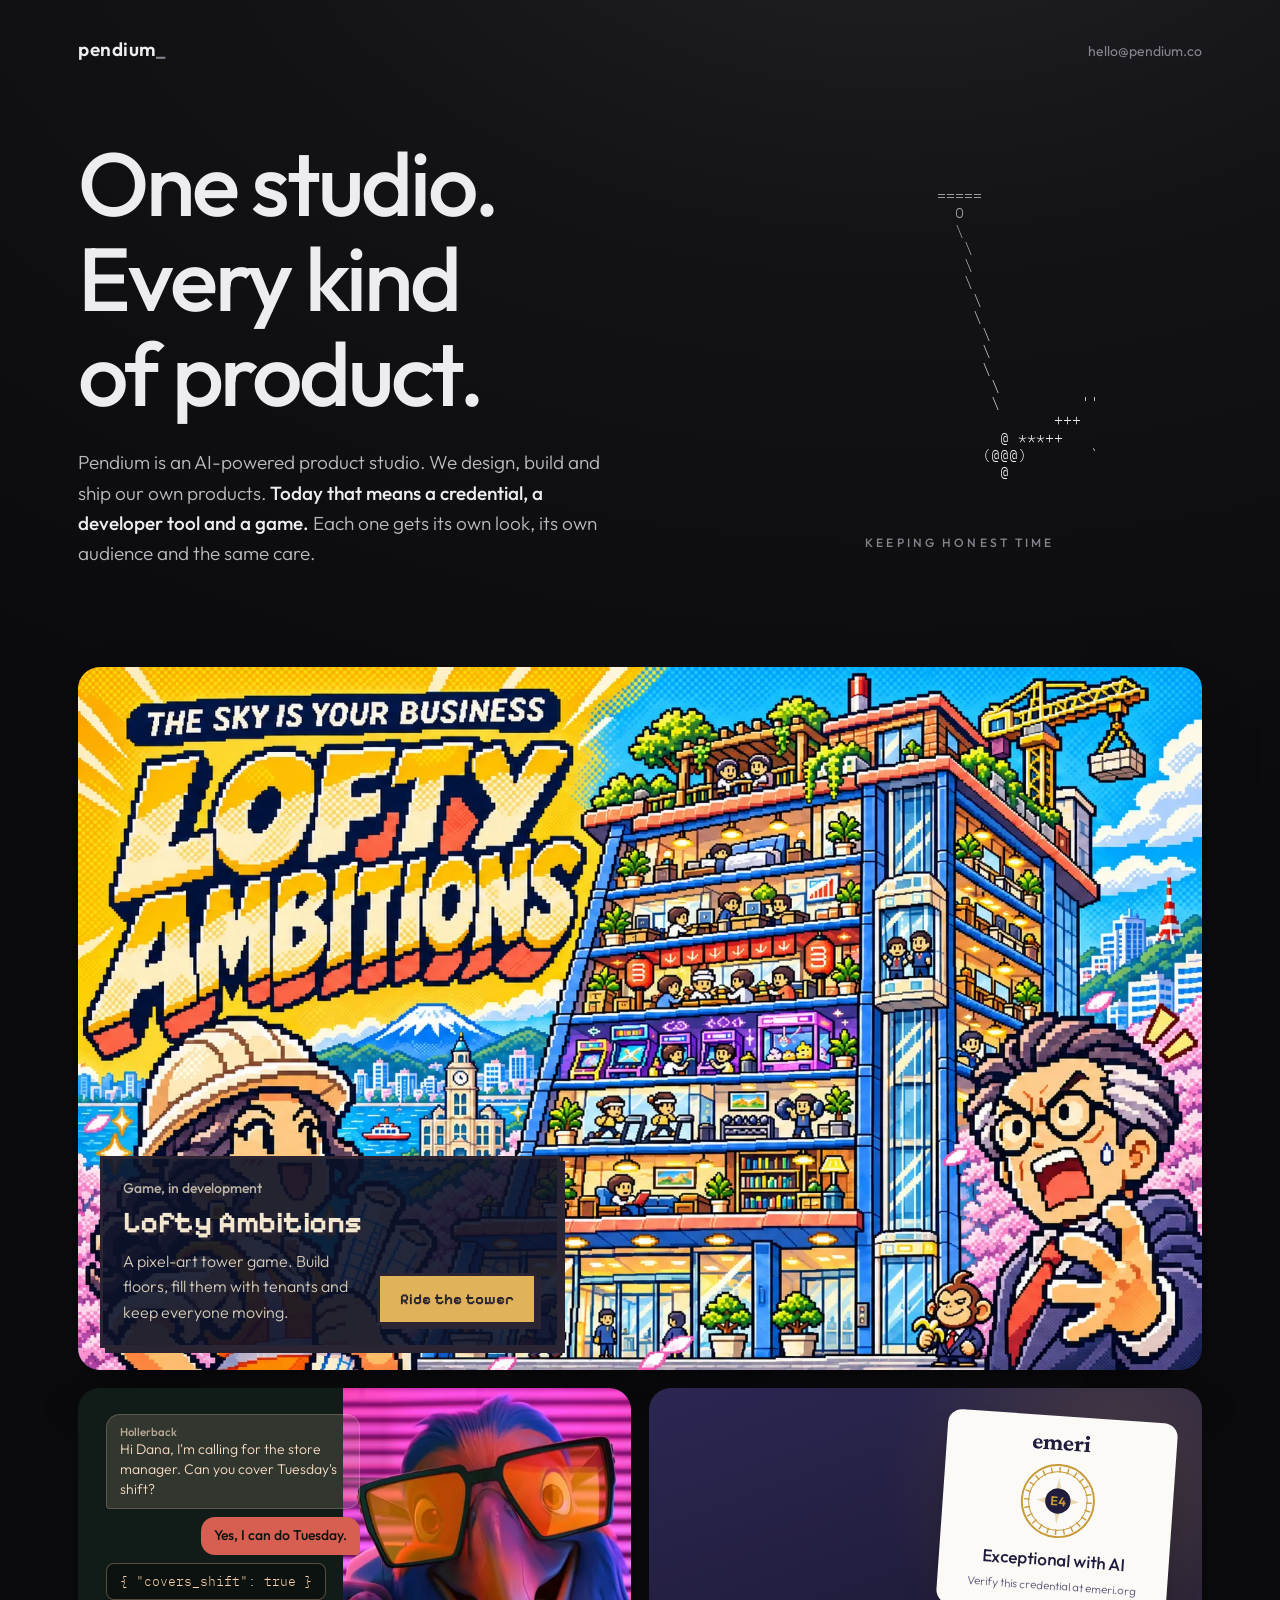
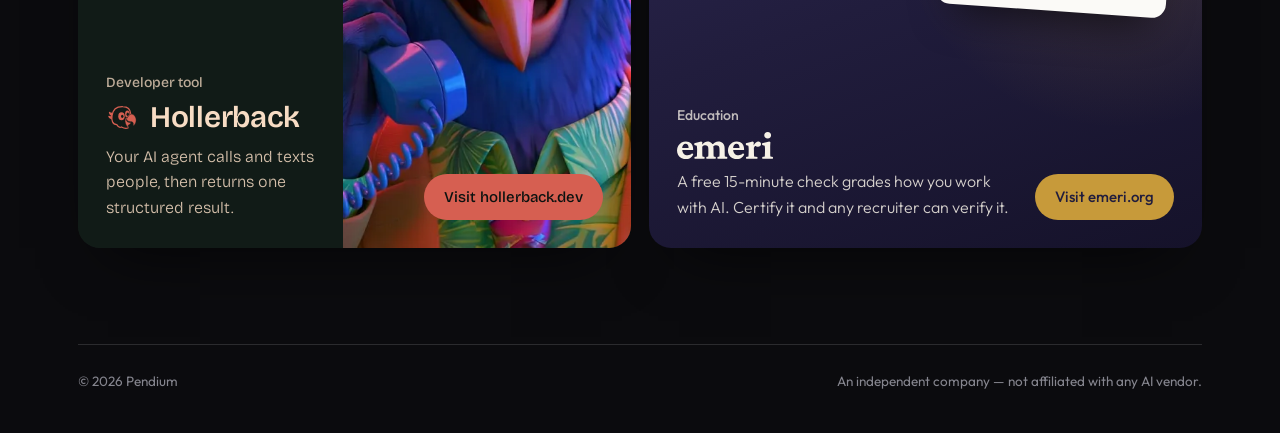
==== commit 1e47a576: "Use current Lofty Ambitions key art and Emeri wordmark - The Lofty Ambitions tile and the game page'" ====
--- a/index.html
+++ b/index.html
@@ -30,14 +30,13 @@
       --fg-faint: #85858e;
       --line: rgba(237, 237, 239, 0.14);
       /* Emeri's palette */
-      --emeri-ink: #211c52;
-      --emeri-deep: #131033;
-      --emeri-cream: #f6f1e7;
-      --emeri-cream-dim: #cfc9e6;
-      --gold: #d3af6a;
+      --emeri-ink: #211d3d;
+      --emeri-deep: #15122a;
+      --emeri-cream: #fbfaf7;
+      --emeri-cream-dim: #d8d4e4;
+      --gold: #c79a3a;
       --gold-soft: rgba(211, 175, 106, 0.45);
       --gold-faint: rgba(211, 175, 106, 0.14);
-      --peri: #8b84e8;
       --sans: "Outfit", system-ui, sans-serif;
       --mono: "IBM Plex Mono", Menlo, monospace;
     }
@@ -187,8 +186,7 @@
       margin: 0;
       padding: 0;
       display: grid;
-      grid-template-columns: minmax(0, 5fr) minmax(0, 7fr);
-      grid-template-rows: auto auto;
+      grid-template-columns: minmax(0, 1fr) minmax(0, 1fr);
       gap: 18px;
     }
 
@@ -278,17 +276,24 @@
     /* Lofty Ambitions: the game's cover, pixel type, night sky */
     .tile--lofty {
       color: #f3e8cf;
-      min-height: 620px;
+      min-height: 0;
+      aspect-ratio: 1585 / 992;
       background: #141b38;
     }
 
     .tile--lofty .tile-art {
-      object-position: center top;
-    }
-
+      object-position: center;
+    }
+
+    /* The caption sits in a dark panel so it reads over the busy key art. */
     .tile--lofty .tile-caption {
-      background: linear-gradient(180deg, rgba(13, 18, 40, 0) 0%, rgba(13, 18, 40, 0.92) 42%);
-      padding-top: 90px;
+      align-self: flex-start;
+      max-width: 460px;
+      margin: 0 0 22px 22px;
+      padding: 18px 20px 20px;
+      background: rgba(13, 18, 40, 0.9);
+      border: 3px solid #2b2433;
+      box-shadow: 5px 5px 0 #2b2433;
     }
 
     .tile--lofty .tile-name {
@@ -319,7 +324,7 @@
     .tile--hollerback .tile-art {
       left: auto;
       right: 0;
-      width: 62%;
+      width: 52%;
       object-position: 45% 30%;
     }
 
@@ -329,14 +334,14 @@
       inset: 0;
       z-index: -1;
       background:
-        linear-gradient(90deg, #111b17 0%, #111b17 38%, rgba(17, 27, 23, 0) 60%);
+        linear-gradient(90deg, #111b17 0%, #111b17 48%, rgba(17, 27, 23, 0) 62%);
     }
 
     .call {
       position: absolute;
       top: 26px;
       left: 28px;
-      width: min(300px, 44%);
+      width: min(300px, 46%);
       display: grid;
       gap: 8px;
       font-family: var(--sans);
@@ -383,7 +388,7 @@
     }
 
     .tile--hollerback .tile-line {
-      max-width: 30ch;
+      max-width: 24ch;
     }
 
     .tile--hollerback .tile-name {
@@ -408,8 +413,8 @@
     .tile--emeri {
       color: #f6f1e7;
       background:
-        radial-gradient(70% 90% at 85% 20%, rgba(139, 132, 232, 0.35), transparent 60%),
-        linear-gradient(160deg, #2a2466 0%, #211c52 40%, #131033 100%);
+        radial-gradient(70% 90% at 85% 20%, rgba(199, 154, 58, 0.22), transparent 60%),
+        linear-gradient(160deg, #2c2752 0%, #211d3d 45%, #15122a 100%);
     }
 
     .credential {
@@ -419,8 +424,8 @@
       width: 230px;
       padding: 18px 18px 16px;
       border-radius: 14px;
-      background: #f6f1e7;
-      color: #211c52;
+      background: #fbfaf7;
+      color: #211d3d;
       box-shadow: 0 24px 40px -18px rgba(0, 0, 0, 0.6);
       transform: rotate(4deg);
       transition: transform 500ms cubic-bezier(0.2, 0.7, 0.2, 1);
@@ -434,7 +439,7 @@
     .credential .emeri-logo {
       width: 58px;
       margin: 0 auto 12px;
-      color: #211c52;
+      color: #211d3d;
     }
 
     .credential svg.seal {
@@ -455,7 +460,7 @@
       display: block;
       font-size: 11.5px;
       margin-top: 6px;
-      color: #5b5689;
+      color: #5d5875;
     }
 
     .tile--emeri .tile-caption {
@@ -477,21 +482,18 @@
     }
 
     .tile--emeri .tile-go {
-      background: #8b84e8;
-      color: #14102e;
-    }
-
-    /* Layout: the game is the tall tile; the other two stack beside it. */
+      background: #c79a3a;
+      color: #211d3d;
+    }
+
+    /* Layout: the game's key art runs full width on top; the other two sit side by side below. */
     .tiles > li:first-child {
-      grid-row: span 2;
-    }
-
-    .tile--hollerback {
-      min-height: 430px;
-    }
-
+      grid-column: 1 / -1;
+    }
+
+    .tile--hollerback,
     .tile--emeri {
-      min-height: 330px;
+      min-height: 460px;
     }
 
     /* ---------- footer ---------- */
@@ -540,7 +542,24 @@
       }
 
       .tile--lofty {
-        min-height: 520px;
+        aspect-ratio: auto;
+        padding-top: 62.6%;
+        justify-content: flex-start;
+      }
+
+      .tile--lofty .tile-art {
+        height: auto;
+        aspect-ratio: 1585 / 992;
+        bottom: auto;
+      }
+
+      .tile--lofty .tile-caption {
+        max-width: none;
+        margin: 0;
+        border: 0;
+        border-top: 3px solid #2b2433;
+        box-shadow: none;
+        background: #141b38;
       }
 
       .tile--emeri {
@@ -628,7 +647,7 @@
         <ul class="tiles">
           <li>
             <a class="tile tile--lofty" href="/lofty-ambitions/">
-              <img class="tile-art" src="assets/tiles/lofty.webp" width="748" height="896" alt="" />
+              <img class="tile-art" src="assets/tiles/lofty.webp" width="1585" height="992" alt="" />
               <span class="tile-caption">
                 <span class="tile-kind">Game, in development</span>
                 <span class="tile-name">Lofty Ambitions</span>
@@ -656,24 +675,14 @@
           <li>
             <a class="tile tile--emeri" href="https://emeri.org">
               <span class="credential" aria-hidden="true">
-                <svg class="emeri-logo" viewBox="0 0 94 30" fill="none" xmlns="http://www.w3.org/2000/svg"
-              aria-hidden="true" focusable="false">
-              <path d="M86.7334 10.6396C87.4427 10.6397 88.0637 10.7289 88.5957 10.9062C87.6077 18.5314 87.1133 22.382 87.1133 22.458C86.9866 22.9646 86.9229 23.3954 86.9229 23.75C86.9229 24.0793 86.9484 24.3707 86.999 24.624C87.1004 25.2826 87.5566 25.6123 88.3672 25.6123C89.2032 25.6123 89.9635 25.0796 90.6475 24.0156C91.3567 22.9264 91.8885 21.6979 92.2432 20.3301C92.4205 20.4314 92.6991 20.7356 93.0791 21.2422C93.459 21.7488 93.6877 22.1285 93.7637 22.3818C93.257 24.4085 92.3956 26.0429 91.1797 27.2842C89.9638 28.5254 88.5068 29.1454 86.8096 29.1455C85.1122 29.1455 83.8448 28.7276 83.0088 27.8916C82.1984 27.0557 81.793 25.9791 81.793 24.6621C81.793 24.3835 81.8057 24.092 81.8311 23.7881L83.1992 12.0459C83.4526 11.5899 83.9342 11.2475 84.6436 11.0195C85.3528 10.7663 86.0495 10.6396 86.7334 10.6396Z" fill="currentColor"/>
-              <path d="M40.1973 10.5635C41.8942 10.5635 43.2367 11.0071 44.2246 11.8936C45.2126 12.7549 45.707 13.8448 45.707 15.1621C45.707 15.5421 45.6305 16.2133 45.4785 17.1758C44.8958 20.9758 44.6045 23.2056 44.6045 23.8643C44.6046 25.0547 44.998 25.6494 45.7832 25.6494C46.4418 25.6493 47.1385 25.2186 47.873 24.3574C48.1394 24.0466 48.3862 23.6779 48.6152 23.252C48.368 22.3642 48.2422 21.4034 48.2422 20.3682C48.2422 17.7589 49.2174 15.4789 51.168 13.5283C53.144 11.5777 55.5003 10.6016 58.2363 10.6016C60.1868 10.6016 61.7704 11.0323 62.9863 11.8936C64.2021 12.7295 64.8222 13.8697 64.8477 15.3135C64.8477 17.264 64.0626 18.8475 62.4922 20.0635C60.9469 21.2795 58.8181 22.129 56.1074 22.6104L55.5762 20.3682C57.1467 20.0388 58.3123 19.4051 59.0723 18.4678C59.8575 17.5305 60.25 16.6308 60.25 15.7695C60.2499 14.8831 60.0095 14.2874 59.5283 13.9834C59.0723 13.6541 58.5651 13.4902 58.0078 13.4902C56.8172 13.4903 55.7655 14.1613 54.8535 15.5039C53.9669 16.8212 53.5234 18.4047 53.5234 20.2539C53.5234 22.0776 53.9544 23.4454 54.8154 24.3574C55.7021 25.2441 56.792 25.6875 58.084 25.6875C59.9839 25.6875 61.8077 25.0291 63.5557 23.7119C65.1314 22.5244 66.438 21.0065 67.4785 19.1602L68.4131 11.0195C69.3251 10.7409 70.2502 10.6016 71.1875 10.6016C72.7324 10.6017 73.5047 11.1719 73.5049 12.3115V12.3877C74.5182 11.1971 75.8103 10.6016 77.3809 10.6016C78.5207 10.6016 79.4077 10.8676 80.041 11.3994C80.6743 11.9061 80.9912 12.5908 80.9912 13.4521C80.9911 14.3134 80.6615 15.0228 80.0029 15.5801C79.3696 16.112 78.5337 16.3779 77.4951 16.3779H77.3428C77.3934 16.0993 77.4189 15.8334 77.4189 15.5801C77.4189 14.4655 76.8998 13.9083 75.8613 13.9082C74.848 13.9082 74.0367 14.5665 73.4287 15.8838C72.2558 18.425 72.0192 23.4716 72.0117 28.6201C72.0115 28.7617 71.8942 28.8757 71.7529 28.8682C70.3303 28.7892 68.8596 28.4864 68.1855 27.5879C67.4767 26.6191 67.0985 25.4189 67.0508 23.9873C66.4242 24.6989 65.7028 25.4051 64.8857 26.1055C63.8218 26.9921 62.5552 27.7142 61.0859 28.2715C59.6419 28.8288 58.1469 29.1074 56.6016 29.1074C54.0684 29.1074 52.0669 28.3353 50.5977 26.79C50.3062 26.4798 50.0421 26.1531 49.8047 25.8105C48.456 27.9825 46.61 29.0703 44.2627 29.0703C42.6921 29.0703 41.5266 28.5886 40.7666 27.626C40.0067 26.6634 39.627 25.6499 39.627 24.5859L40.5391 16.1875C40.539 15.5037 40.3614 14.9335 40.0068 14.4775C39.6522 14.0217 39.0821 13.7939 38.2969 13.7939C37.5369 13.7939 36.8658 14.0854 36.2832 14.668C35.7005 15.2506 35.2944 15.9982 35.0664 16.9102C34.3064 23.3446 33.813 27.3346 33.585 28.8799H28.6826L30.127 16.2637C30.1269 15.5544 29.9494 14.9716 29.5947 14.5156C29.2654 14.0345 28.6698 13.7939 27.8086 13.7939C26.9474 13.794 26.2379 14.2119 25.6807 15.0479C25.1234 15.8585 24.7692 16.7199 24.6172 17.6318C23.7305 23.9398 23.2361 27.6892 23.1348 28.8799H18.043L18.5859 24.2334C18.0124 24.8614 17.366 25.4863 16.6436 26.1055C15.5796 26.9921 14.313 27.7142 12.8438 28.2715C11.3997 28.8288 9.90471 29.1074 8.35938 29.1074C5.8262 29.1074 3.82474 28.3353 2.35547 26.79C0.784883 25.1181 5.70222e-05 22.9773 0 20.3682C0 17.7589 0.97524 15.4789 2.92578 13.5283C4.90178 11.5777 7.25814 10.6016 9.99414 10.6016C11.9446 10.6016 13.5282 11.0323 14.7441 11.8936C15.9599 12.7295 16.58 13.8697 16.6055 15.3135C16.6055 17.264 15.8204 18.8475 14.25 20.0635C12.7047 21.2795 10.5759 22.129 7.86523 22.6104L7.33398 20.3682C8.90455 20.0388 10.0701 19.4051 10.8301 18.4678C11.6153 17.5305 12.0078 16.6308 12.0078 15.7695C12.0077 14.8831 11.7674 14.2874 11.2861 13.9834C10.8301 13.6541 10.323 13.4902 9.76562 13.4902C8.575 13.4903 7.5233 14.1613 6.61133 15.5039C5.72475 16.8212 5.28125 18.4047 5.28125 20.2539C5.28125 22.0776 5.71221 23.4454 6.57324 24.3574C7.45991 25.2441 8.5498 25.6875 9.8418 25.6875C11.7417 25.6875 13.5656 25.0291 15.3135 23.7119C16.8531 22.5516 18.1364 21.0763 19.165 19.2871L20.1328 11.0195C21.1965 10.7409 22.0071 10.6016 22.5645 10.6016C24.1605 10.6016 25.0345 11.1342 25.1865 12.1982C26.4279 11.1342 27.7836 10.6016 29.2529 10.6016C32.1915 10.6016 34.0662 11.4758 34.877 13.2236C36.1183 11.4504 37.892 10.5635 40.1973 10.5635Z" fill="currentColor"/>
-              <path d="M86.8848 0C87.7208 0 88.431 0.30411 89.0137 0.912109C89.6214 1.49471 89.9248 2.20419 89.9248 3.04004C89.9248 3.87589 89.6215 4.58537 89.0137 5.16797C88.431 5.75064 87.7208 6.04199 86.8848 6.04199C86.049 6.04188 85.3394 5.75053 84.7568 5.16797C84.1743 4.58537 83.8828 3.8759 83.8828 3.04004C83.8828 2.20419 84.1744 1.49472 84.7568 0.912109C85.3394 0.304222 86.049 0.000112809 86.8848 0Z" fill="currentColor"/>
-            </svg>
-                <svg class="seal" viewBox="0 0 80 80" aria-hidden="true"><circle cx="40" cy="40" r="37" fill="none" stroke="#d3af6a" stroke-width="2"/><circle cx="40" cy="40" r="30" fill="none" stroke="#d3af6a" stroke-width="1"/><g stroke="#d3af6a" stroke-width="1.4"><line x1="40" y1="5" x2="40" y2="11" transform="rotate(0 40 40)"/><line x1="40" y1="5" x2="40" y2="11" transform="rotate(15 40 40)"/><line x1="40" y1="5" x2="40" y2="11" transform="rotate(30 40 40)"/><line x1="40" y1="5" x2="40" y2="11" transform="rotate(45 40 40)"/><line x1="40" y1="5" x2="40" y2="11" transform="rotate(60 40 40)"/><line x1="40" y1="5" x2="40" y2="11" transform="rotate(75 40 40)"/><line x1="40" y1="5" x2="40" y2="11" transform="rotate(90 40 40)"/><line x1="40" y1="5" x2="40" y2="11" transform="rotate(105 40 40)"/><line x1="40" y1="5" x2="40" y2="11" transform="rotate(120 40 40)"/><line x1="40" y1="5" x2="40" y2="11" transform="rotate(135 40 40)"/><line x1="40" y1="5" x2="40" y2="11" transform="rotate(150 40 40)"/><line x1="40" y1="5" x2="40" y2="11" transform="rotate(165 40 40)"/><line x1="40" y1="5" x2="40" y2="11" transform="rotate(180 40 40)"/><line x1="40" y1="5" x2="40" y2="11" transform="rotate(195 40 40)"/><line x1="40" y1="5" x2="40" y2="11" transform="rotate(210 40 40)"/><line x1="40" y1="5" x2="40" y2="11" transform="rotate(225 40 40)"/><line x1="40" y1="5" x2="40" y2="11" transform="rotate(240 40 40)"/><line x1="40" y1="5" x2="40" y2="11" transform="rotate(255 40 40)"/><line x1="40" y1="5" x2="40" y2="11" transform="rotate(270 40 40)"/><line x1="40" y1="5" x2="40" y2="11" transform="rotate(285 40 40)"/><line x1="40" y1="5" x2="40" y2="11" transform="rotate(300 40 40)"/><line x1="40" y1="5" x2="40" y2="11" transform="rotate(315 40 40)"/><line x1="40" y1="5" x2="40" y2="11" transform="rotate(330 40 40)"/><line x1="40" y1="5" x2="40" y2="11" transform="rotate(345 40 40)"/></g><path d="M40 16 L44 34 L62 40 L44 46 L40 64 L36 46 L18 40 L36 34 Z" fill="#d3af6a" opacity="0.35"/><circle cx="40" cy="40" r="13" fill="#211c52"/><text x="40" y="45" text-anchor="middle" font-family="Outfit, sans-serif" font-size="13" font-weight="600" fill="#d3af6a">E4</text></svg>
+                <svg class="emeri-logo" viewBox="0 0 240 68" fill="currentColor" xmlns="http://www.w3.org/2000/svg" aria-hidden="true" focusable="false"><path d="M21.8731 67.9219C17.5914 67.9219 13.7944 66.9929 10.4821 65.1348C7.21025 63.2363 4.64526 60.6713 2.78716 57.4398C0.929052 54.1679 0 50.4921 0 46.4123C0 41.9287 1.05023 37.9903 3.1507 34.5972C5.25116 31.1638 7.97773 28.4776 11.3304 26.5387C14.7235 24.5998 18.3387 23.6304 22.1761 23.6304C27.8716 23.6304 32.3149 25.3875 35.5059 28.9017C38.697 32.416 40.2926 37.0208 40.2926 42.7163V45.14H11.6333V39.9292H30.4769L28.841 42.4134V38.9597C28.841 35.9302 28.1745 33.547 26.8415 31.8101C25.5489 30.0731 23.7312 29.2047 21.3884 29.2047C19.0456 29.2047 17.0663 30.2145 15.4505 32.2342C13.8348 34.2135 13.0269 37.2834 13.0269 41.4439V43.4434C13.0269 47.9271 14.2387 51.5423 16.6623 54.2891C19.1264 57.0359 22.3982 58.4092 26.478 58.4092C28.6996 58.4092 30.6991 58.0053 32.4764 57.1974C34.2941 56.3896 36.0513 55.0162 37.7478 53.0773L40.7773 55.9856C38.9596 59.9038 36.3946 62.8727 33.0823 64.8924C29.7701 66.9121 26.0337 67.9219 21.8731 67.9219Z"/><path d="M43.8989 67.1948L43.5959 62.7112L49.655 61.0146C49.6954 60.5703 49.7559 59.4191 49.8367 57.561C49.9579 55.6625 50.0589 53.5822 50.1397 51.3202L50.2609 43.9887C50.2205 42.1306 50.1397 40.4745 50.0185 39.0203C49.8973 37.5258 49.6954 35.8898 49.4126 34.1125L43.2324 32.7795V28.2958L60.5612 23.8121L63.3484 25.5087L62.7425 31.2042L63.0454 31.3253C65.1055 28.6594 67.2666 26.7205 69.5286 25.5087C71.831 24.2565 74.2143 23.6304 76.6783 23.6304C80.5157 23.6304 83.8885 25.0643 86.7969 27.9323C89.7456 30.8002 91.2199 35.2031 91.2199 41.141L91.3411 51.199C91.3411 53.3802 91.3815 55.4403 91.4623 57.3792C91.5431 59.2777 91.6643 60.4895 91.8259 61.0146L96.976 62.7112L96.7337 67.1948H73.4064L73.1034 62.7112L78.0113 61.0146C78.1324 60.0452 78.2334 58.6112 78.3142 56.7127C78.395 54.7738 78.4354 52.9561 78.4354 51.2596L78.3142 42.171C78.3142 38.8184 77.6073 36.4553 76.1935 35.0819C74.7798 33.6682 73.0024 32.9613 70.8616 32.9613C69.4074 32.9613 67.9735 33.3248 66.5597 34.0519C65.1863 34.779 64.0553 35.7888 63.1666 37.0814V51.3202C63.1666 53.4206 63.207 55.4403 63.2878 57.3792C63.3686 59.2777 63.4898 60.4895 63.6513 61.0146L68.9833 62.7112L68.6803 67.1948H43.8989ZM101.278 67.1948L100.975 62.7112L105.943 61.0146C106.065 60.0452 106.166 58.591 106.246 56.6521C106.368 54.6728 106.428 52.8753 106.428 51.2596L106.186 43.2616C106.186 39.4647 105.418 36.7987 103.883 35.2637C102.348 33.7288 100.47 32.9613 98.2484 32.9613C96.7135 32.9613 95.2189 33.3046 93.7647 33.9913C92.351 34.6376 91.1796 35.5869 90.2505 36.8391L87.2816 33.3248C91.9268 26.8619 97.279 23.6304 103.338 23.6304C107.943 23.6304 111.72 25.1451 114.668 28.1746C117.617 31.2042 119.092 35.5061 119.092 41.0804L119.273 51.199C119.273 53.3802 119.293 55.4403 119.334 57.3792C119.415 59.2777 119.556 60.4895 119.758 61.0146L125.756 62.7112L125.514 67.1948H101.278Z"/><path d="M149.239 67.9219C144.958 67.9219 141.161 66.9929 137.848 65.1348C134.577 63.2363 132.012 60.6713 130.154 57.4398C128.295 54.1679 127.366 50.4921 127.366 46.4123C127.366 41.9287 128.417 37.9903 130.517 34.5972C132.618 31.1638 135.344 28.4776 138.697 26.5387C142.09 24.5998 145.705 23.6304 149.542 23.6304C155.238 23.6304 159.681 25.3875 162.872 28.9017C166.063 32.416 167.659 37.0208 167.659 42.7163V45.14H139V39.9292H157.843L156.207 42.4134V38.9597C156.207 35.9302 155.541 33.547 154.208 31.8101C152.915 30.0731 151.098 29.2047 148.755 29.2047C146.412 29.2047 144.433 30.2145 142.817 32.2342C141.201 34.2135 140.393 37.2834 140.393 41.4439V43.4434C140.393 47.9271 141.605 51.5423 144.029 54.2891C146.493 57.0359 149.765 58.4092 153.844 58.4092C156.066 58.4092 158.065 58.0053 159.843 57.1974C161.661 56.3896 163.418 55.0162 165.114 53.0773L168.144 55.9856C166.326 59.9038 163.761 62.8727 160.449 64.8924C157.136 66.9121 153.4 67.9219 149.239 67.9219Z"/><path d="M172.898 67.1947L172.595 62.711L178.654 61.0145C178.695 60.5702 178.755 59.3987 178.836 57.5003C178.957 55.5614 179.058 53.5013 179.139 51.32L179.26 43.9886C179.26 42.1305 179.179 40.4744 179.018 39.0202C178.897 37.5256 178.695 35.8897 178.412 34.1124L172.232 32.7794V28.2957L189.318 23.812L191.984 25.5085L191.56 33.2641L191.863 33.3247C193.681 29.7297 195.539 27.2859 197.437 25.9933C199.376 24.6603 201.376 23.9938 203.436 23.9938C205.173 23.9938 206.708 24.4987 208.041 25.5085C209.414 26.478 210.101 28.0331 210.101 30.174C210.101 32.2745 209.374 33.9508 207.919 35.203C206.506 36.4148 204.829 37.0207 202.89 37.0207C201.315 37.0207 199.881 36.738 198.588 36.1724C197.336 35.6069 195.983 34.5769 194.529 33.0823L197.437 33.3247C195.377 34.6577 193.64 36.7582 192.226 39.6261L192.348 47.2605C192.388 50.8959 192.449 53.9456 192.529 56.4096C192.61 58.8736 192.691 60.4086 192.772 61.0145L201.254 62.5293L201.012 67.1947H172.898Z"/><path d="M213.34 67.1947L213.098 62.5293L219.52 61.0145C219.561 60.6106 219.621 59.4795 219.702 57.6214C219.823 55.7229 219.924 53.6225 220.005 51.32L220.066 44.1098C220.066 42.1305 220.005 40.3936 219.884 38.899C219.763 37.4044 219.561 35.8089 219.278 34.1124L212.795 32.7794V28.2957L230.911 23.812L233.638 25.5085C233.476 27.609 233.335 29.7095 233.214 31.8099C233.093 33.9104 233.032 36.2734 233.032 38.899V51.32C233.032 53.4205 233.072 55.4402 233.153 57.3791C233.274 59.318 233.416 60.5298 233.577 61.0145L240 62.5293L239.758 67.1947H213.34ZM226.791 16.2382C224.085 16.2382 221.964 15.4303 220.429 13.8146C218.894 12.1585 218.127 10.26 218.127 8.11911C218.127 5.93786 218.894 4.03936 220.429 2.42361C221.964 0.807871 224.085 0 226.791 0C229.498 0 231.578 0.807871 233.032 2.42361C234.486 4.03936 235.213 5.93786 235.213 8.11911C235.213 10.26 234.486 12.1585 233.032 13.8146C231.578 15.4303 229.498 16.2382 226.791 16.2382Z"/></svg>
+                <svg class="seal" viewBox="0 0 80 80" aria-hidden="true"><circle cx="40" cy="40" r="37" fill="none" stroke="#c79a3a" stroke-width="2"/><circle cx="40" cy="40" r="30" fill="none" stroke="#c79a3a" stroke-width="1"/><g stroke="#c79a3a" stroke-width="1.4"><line x1="40" y1="5" x2="40" y2="11" transform="rotate(0 40 40)"/><line x1="40" y1="5" x2="40" y2="11" transform="rotate(15 40 40)"/><line x1="40" y1="5" x2="40" y2="11" transform="rotate(30 40 40)"/><line x1="40" y1="5" x2="40" y2="11" transform="rotate(45 40 40)"/><line x1="40" y1="5" x2="40" y2="11" transform="rotate(60 40 40)"/><line x1="40" y1="5" x2="40" y2="11" transform="rotate(75 40 40)"/><line x1="40" y1="5" x2="40" y2="11" transform="rotate(90 40 40)"/><line x1="40" y1="5" x2="40" y2="11" transform="rotate(105 40 40)"/><line x1="40" y1="5" x2="40" y2="11" transform="rotate(120 40 40)"/><line x1="40" y1="5" x2="40" y2="11" transform="rotate(135 40 40)"/><line x1="40" y1="5" x2="40" y2="11" transform="rotate(150 40 40)"/><line x1="40" y1="5" x2="40" y2="11" transform="rotate(165 40 40)"/><line x1="40" y1="5" x2="40" y2="11" transform="rotate(180 40 40)"/><line x1="40" y1="5" x2="40" y2="11" transform="rotate(195 40 40)"/><line x1="40" y1="5" x2="40" y2="11" transform="rotate(210 40 40)"/><line x1="40" y1="5" x2="40" y2="11" transform="rotate(225 40 40)"/><line x1="40" y1="5" x2="40" y2="11" transform="rotate(240 40 40)"/><line x1="40" y1="5" x2="40" y2="11" transform="rotate(255 40 40)"/><line x1="40" y1="5" x2="40" y2="11" transform="rotate(270 40 40)"/><line x1="40" y1="5" x2="40" y2="11" transform="rotate(285 40 40)"/><line x1="40" y1="5" x2="40" y2="11" transform="rotate(300 40 40)"/><line x1="40" y1="5" x2="40" y2="11" transform="rotate(315 40 40)"/><line x1="40" y1="5" x2="40" y2="11" transform="rotate(330 40 40)"/><line x1="40" y1="5" x2="40" y2="11" transform="rotate(345 40 40)"/></g><path d="M40 16 L44 34 L62 40 L44 46 L40 64 L36 46 L18 40 L36 34 Z" fill="#c79a3a" opacity="0.35"/><circle cx="40" cy="40" r="13" fill="#211d3d"/><text x="40" y="45" text-anchor="middle" font-family="Outfit, sans-serif" font-size="13" font-weight="600" fill="#c79a3a">E4</text></svg>
                 <strong>Exceptional with AI</strong>
                 <small>Verify this credential at emeri.org</small>
               </span>
               <span class="tile-caption">
                 <span class="tile-kind">Education</span>
-                <span class="tile-name"><svg class="emeri-logo" viewBox="0 0 94 30" fill="none" xmlns="http://www.w3.org/2000/svg"
-              role="img" aria-label="Emeri">
-              <path d="M86.7334 10.6396C87.4427 10.6397 88.0637 10.7289 88.5957 10.9062C87.6077 18.5314 87.1133 22.382 87.1133 22.458C86.9866 22.9646 86.9229 23.3954 86.9229 23.75C86.9229 24.0793 86.9484 24.3707 86.999 24.624C87.1004 25.2826 87.5566 25.6123 88.3672 25.6123C89.2032 25.6123 89.9635 25.0796 90.6475 24.0156C91.3567 22.9264 91.8885 21.6979 92.2432 20.3301C92.4205 20.4314 92.6991 20.7356 93.0791 21.2422C93.459 21.7488 93.6877 22.1285 93.7637 22.3818C93.257 24.4085 92.3956 26.0429 91.1797 27.2842C89.9638 28.5254 88.5068 29.1454 86.8096 29.1455C85.1122 29.1455 83.8448 28.7276 83.0088 27.8916C82.1984 27.0557 81.793 25.9791 81.793 24.6621C81.793 24.3835 81.8057 24.092 81.8311 23.7881L83.1992 12.0459C83.4526 11.5899 83.9342 11.2475 84.6436 11.0195C85.3528 10.7663 86.0495 10.6396 86.7334 10.6396Z" fill="currentColor"/>
-              <path d="M40.1973 10.5635C41.8942 10.5635 43.2367 11.0071 44.2246 11.8936C45.2126 12.7549 45.707 13.8448 45.707 15.1621C45.707 15.5421 45.6305 16.2133 45.4785 17.1758C44.8958 20.9758 44.6045 23.2056 44.6045 23.8643C44.6046 25.0547 44.998 25.6494 45.7832 25.6494C46.4418 25.6493 47.1385 25.2186 47.873 24.3574C48.1394 24.0466 48.3862 23.6779 48.6152 23.252C48.368 22.3642 48.2422 21.4034 48.2422 20.3682C48.2422 17.7589 49.2174 15.4789 51.168 13.5283C53.144 11.5777 55.5003 10.6016 58.2363 10.6016C60.1868 10.6016 61.7704 11.0323 62.9863 11.8936C64.2021 12.7295 64.8222 13.8697 64.8477 15.3135C64.8477 17.264 64.0626 18.8475 62.4922 20.0635C60.9469 21.2795 58.8181 22.129 56.1074 22.6104L55.5762 20.3682C57.1467 20.0388 58.3123 19.4051 59.0723 18.4678C59.8575 17.5305 60.25 16.6308 60.25 15.7695C60.2499 14.8831 60.0095 14.2874 59.5283 13.9834C59.0723 13.6541 58.5651 13.4902 58.0078 13.4902C56.8172 13.4903 55.7655 14.1613 54.8535 15.5039C53.9669 16.8212 53.5234 18.4047 53.5234 20.2539C53.5234 22.0776 53.9544 23.4454 54.8154 24.3574C55.7021 25.2441 56.792 25.6875 58.084 25.6875C59.9839 25.6875 61.8077 25.0291 63.5557 23.7119C65.1314 22.5244 66.438 21.0065 67.4785 19.1602L68.4131 11.0195C69.3251 10.7409 70.2502 10.6016 71.1875 10.6016C72.7324 10.6017 73.5047 11.1719 73.5049 12.3115V12.3877C74.5182 11.1971 75.8103 10.6016 77.3809 10.6016C78.5207 10.6016 79.4077 10.8676 80.041 11.3994C80.6743 11.9061 80.9912 12.5908 80.9912 13.4521C80.9911 14.3134 80.6615 15.0228 80.0029 15.5801C79.3696 16.112 78.5337 16.3779 77.4951 16.3779H77.3428C77.3934 16.0993 77.4189 15.8334 77.4189 15.5801C77.4189 14.4655 76.8998 13.9083 75.8613 13.9082C74.848 13.9082 74.0367 14.5665 73.4287 15.8838C72.2558 18.425 72.0192 23.4716 72.0117 28.6201C72.0115 28.7617 71.8942 28.8757 71.7529 28.8682C70.3303 28.7892 68.8596 28.4864 68.1855 27.5879C67.4767 26.6191 67.0985 25.4189 67.0508 23.9873C66.4242 24.6989 65.7028 25.4051 64.8857 26.1055C63.8218 26.9921 62.5552 27.7142 61.0859 28.2715C59.6419 28.8288 58.1469 29.1074 56.6016 29.1074C54.0684 29.1074 52.0669 28.3353 50.5977 26.79C50.3062 26.4798 50.0421 26.1531 49.8047 25.8105C48.456 27.9825 46.61 29.0703 44.2627 29.0703C42.6921 29.0703 41.5266 28.5886 40.7666 27.626C40.0067 26.6634 39.627 25.6499 39.627 24.5859L40.5391 16.1875C40.539 15.5037 40.3614 14.9335 40.0068 14.4775C39.6522 14.0217 39.0821 13.7939 38.2969 13.7939C37.5369 13.7939 36.8658 14.0854 36.2832 14.668C35.7005 15.2506 35.2944 15.9982 35.0664 16.9102C34.3064 23.3446 33.813 27.3346 33.585 28.8799H28.6826L30.127 16.2637C30.1269 15.5544 29.9494 14.9716 29.5947 14.5156C29.2654 14.0345 28.6698 13.7939 27.8086 13.7939C26.9474 13.794 26.2379 14.2119 25.6807 15.0479C25.1234 15.8585 24.7692 16.7199 24.6172 17.6318C23.7305 23.9398 23.2361 27.6892 23.1348 28.8799H18.043L18.5859 24.2334C18.0124 24.8614 17.366 25.4863 16.6436 26.1055C15.5796 26.9921 14.313 27.7142 12.8438 28.2715C11.3997 28.8288 9.90471 29.1074 8.35938 29.1074C5.8262 29.1074 3.82474 28.3353 2.35547 26.79C0.784883 25.1181 5.70222e-05 22.9773 0 20.3682C0 17.7589 0.97524 15.4789 2.92578 13.5283C4.90178 11.5777 7.25814 10.6016 9.99414 10.6016C11.9446 10.6016 13.5282 11.0323 14.7441 11.8936C15.9599 12.7295 16.58 13.8697 16.6055 15.3135C16.6055 17.264 15.8204 18.8475 14.25 20.0635C12.7047 21.2795 10.5759 22.129 7.86523 22.6104L7.33398 20.3682C8.90455 20.0388 10.0701 19.4051 10.8301 18.4678C11.6153 17.5305 12.0078 16.6308 12.0078 15.7695C12.0077 14.8831 11.7674 14.2874 11.2861 13.9834C10.8301 13.6541 10.323 13.4902 9.76562 13.4902C8.575 13.4903 7.5233 14.1613 6.61133 15.5039C5.72475 16.8212 5.28125 18.4047 5.28125 20.2539C5.28125 22.0776 5.71221 23.4454 6.57324 24.3574C7.45991 25.2441 8.5498 25.6875 9.8418 25.6875C11.7417 25.6875 13.5656 25.0291 15.3135 23.7119C16.8531 22.5516 18.1364 21.0763 19.165 19.2871L20.1328 11.0195C21.1965 10.7409 22.0071 10.6016 22.5645 10.6016C24.1605 10.6016 25.0345 11.1342 25.1865 12.1982C26.4279 11.1342 27.7836 10.6016 29.2529 10.6016C32.1915 10.6016 34.0662 11.4758 34.877 13.2236C36.1183 11.4504 37.892 10.5635 40.1973 10.5635Z" fill="currentColor"/>
-              <path d="M86.8848 0C87.7208 0 88.431 0.30411 89.0137 0.912109C89.6214 1.49471 89.9248 2.20419 89.9248 3.04004C89.9248 3.87589 89.6215 4.58537 89.0137 5.16797C88.431 5.75064 87.7208 6.04199 86.8848 6.04199C86.049 6.04188 85.3394 5.75053 84.7568 5.16797C84.1743 4.58537 83.8828 3.8759 83.8828 3.04004C83.8828 2.20419 84.1744 1.49472 84.7568 0.912109C85.3394 0.304222 86.049 0.000112809 86.8848 0Z" fill="currentColor"/>
-            </svg></span>
+                <span class="tile-name"><svg class="emeri-logo" viewBox="0 0 240 68" fill="currentColor" xmlns="http://www.w3.org/2000/svg" role="img" aria-label="Emeri"><path d="M21.8731 67.9219C17.5914 67.9219 13.7944 66.9929 10.4821 65.1348C7.21025 63.2363 4.64526 60.6713 2.78716 57.4398C0.929052 54.1679 0 50.4921 0 46.4123C0 41.9287 1.05023 37.9903 3.1507 34.5972C5.25116 31.1638 7.97773 28.4776 11.3304 26.5387C14.7235 24.5998 18.3387 23.6304 22.1761 23.6304C27.8716 23.6304 32.3149 25.3875 35.5059 28.9017C38.697 32.416 40.2926 37.0208 40.2926 42.7163V45.14H11.6333V39.9292H30.4769L28.841 42.4134V38.9597C28.841 35.9302 28.1745 33.547 26.8415 31.8101C25.5489 30.0731 23.7312 29.2047 21.3884 29.2047C19.0456 29.2047 17.0663 30.2145 15.4505 32.2342C13.8348 34.2135 13.0269 37.2834 13.0269 41.4439V43.4434C13.0269 47.9271 14.2387 51.5423 16.6623 54.2891C19.1264 57.0359 22.3982 58.4092 26.478 58.4092C28.6996 58.4092 30.6991 58.0053 32.4764 57.1974C34.2941 56.3896 36.0513 55.0162 37.7478 53.0773L40.7773 55.9856C38.9596 59.9038 36.3946 62.8727 33.0823 64.8924C29.7701 66.9121 26.0337 67.9219 21.8731 67.9219Z"/><path d="M43.8989 67.1948L43.5959 62.7112L49.655 61.0146C49.6954 60.5703 49.7559 59.4191 49.8367 57.561C49.9579 55.6625 50.0589 53.5822 50.1397 51.3202L50.2609 43.9887C50.2205 42.1306 50.1397 40.4745 50.0185 39.0203C49.8973 37.5258 49.6954 35.8898 49.4126 34.1125L43.2324 32.7795V28.2958L60.5612 23.8121L63.3484 25.5087L62.7425 31.2042L63.0454 31.3253C65.1055 28.6594 67.2666 26.7205 69.5286 25.5087C71.831 24.2565 74.2143 23.6304 76.6783 23.6304C80.5157 23.6304 83.8885 25.0643 86.7969 27.9323C89.7456 30.8002 91.2199 35.2031 91.2199 41.141L91.3411 51.199C91.3411 53.3802 91.3815 55.4403 91.4623 57.3792C91.5431 59.2777 91.6643 60.4895 91.8259 61.0146L96.976 62.7112L96.7337 67.1948H73.4064L73.1034 62.7112L78.0113 61.0146C78.1324 60.0452 78.2334 58.6112 78.3142 56.7127C78.395 54.7738 78.4354 52.9561 78.4354 51.2596L78.3142 42.171C78.3142 38.8184 77.6073 36.4553 76.1935 35.0819C74.7798 33.6682 73.0024 32.9613 70.8616 32.9613C69.4074 32.9613 67.9735 33.3248 66.5597 34.0519C65.1863 34.779 64.0553 35.7888 63.1666 37.0814V51.3202C63.1666 53.4206 63.207 55.4403 63.2878 57.3792C63.3686 59.2777 63.4898 60.4895 63.6513 61.0146L68.9833 62.7112L68.6803 67.1948H43.8989ZM101.278 67.1948L100.975 62.7112L105.943 61.0146C106.065 60.0452 106.166 58.591 106.246 56.6521C106.368 54.6728 106.428 52.8753 106.428 51.2596L106.186 43.2616C106.186 39.4647 105.418 36.7987 103.883 35.2637C102.348 33.7288 100.47 32.9613 98.2484 32.9613C96.7135 32.9613 95.2189 33.3046 93.7647 33.9913C92.351 34.6376 91.1796 35.5869 90.2505 36.8391L87.2816 33.3248C91.9268 26.8619 97.279 23.6304 103.338 23.6304C107.943 23.6304 111.72 25.1451 114.668 28.1746C117.617 31.2042 119.092 35.5061 119.092 41.0804L119.273 51.199C119.273 53.3802 119.293 55.4403 119.334 57.3792C119.415 59.2777 119.556 60.4895 119.758 61.0146L125.756 62.7112L125.514 67.1948H101.278Z"/><path d="M149.239 67.9219C144.958 67.9219 141.161 66.9929 137.848 65.1348C134.577 63.2363 132.012 60.6713 130.154 57.4398C128.295 54.1679 127.366 50.4921 127.366 46.4123C127.366 41.9287 128.417 37.9903 130.517 34.5972C132.618 31.1638 135.344 28.4776 138.697 26.5387C142.09 24.5998 145.705 23.6304 149.542 23.6304C155.238 23.6304 159.681 25.3875 162.872 28.9017C166.063 32.416 167.659 37.0208 167.659 42.7163V45.14H139V39.9292H157.843L156.207 42.4134V38.9597C156.207 35.9302 155.541 33.547 154.208 31.8101C152.915 30.0731 151.098 29.2047 148.755 29.2047C146.412 29.2047 144.433 30.2145 142.817 32.2342C141.201 34.2135 140.393 37.2834 140.393 41.4439V43.4434C140.393 47.9271 141.605 51.5423 144.029 54.2891C146.493 57.0359 149.765 58.4092 153.844 58.4092C156.066 58.4092 158.065 58.0053 159.843 57.1974C161.661 56.3896 163.418 55.0162 165.114 53.0773L168.144 55.9856C166.326 59.9038 163.761 62.8727 160.449 64.8924C157.136 66.9121 153.4 67.9219 149.239 67.9219Z"/><path d="M172.898 67.1947L172.595 62.711L178.654 61.0145C178.695 60.5702 178.755 59.3987 178.836 57.5003C178.957 55.5614 179.058 53.5013 179.139 51.32L179.26 43.9886C179.26 42.1305 179.179 40.4744 179.018 39.0202C178.897 37.5256 178.695 35.8897 178.412 34.1124L172.232 32.7794V28.2957L189.318 23.812L191.984 25.5085L191.56 33.2641L191.863 33.3247C193.681 29.7297 195.539 27.2859 197.437 25.9933C199.376 24.6603 201.376 23.9938 203.436 23.9938C205.173 23.9938 206.708 24.4987 208.041 25.5085C209.414 26.478 210.101 28.0331 210.101 30.174C210.101 32.2745 209.374 33.9508 207.919 35.203C206.506 36.4148 204.829 37.0207 202.89 37.0207C201.315 37.0207 199.881 36.738 198.588 36.1724C197.336 35.6069 195.983 34.5769 194.529 33.0823L197.437 33.3247C195.377 34.6577 193.64 36.7582 192.226 39.6261L192.348 47.2605C192.388 50.8959 192.449 53.9456 192.529 56.4096C192.61 58.8736 192.691 60.4086 192.772 61.0145L201.254 62.5293L201.012 67.1947H172.898Z"/><path d="M213.34 67.1947L213.098 62.5293L219.52 61.0145C219.561 60.6106 219.621 59.4795 219.702 57.6214C219.823 55.7229 219.924 53.6225 220.005 51.32L220.066 44.1098C220.066 42.1305 220.005 40.3936 219.884 38.899C219.763 37.4044 219.561 35.8089 219.278 34.1124L212.795 32.7794V28.2957L230.911 23.812L233.638 25.5085C233.476 27.609 233.335 29.7095 233.214 31.8099C233.093 33.9104 233.032 36.2734 233.032 38.899V51.32C233.032 53.4205 233.072 55.4402 233.153 57.3791C233.274 59.318 233.416 60.5298 233.577 61.0145L240 62.5293L239.758 67.1947H213.34ZM226.791 16.2382C224.085 16.2382 221.964 15.4303 220.429 13.8146C218.894 12.1585 218.127 10.26 218.127 8.11911C218.127 5.93786 218.894 4.03936 220.429 2.42361C221.964 0.807871 224.085 0 226.791 0C229.498 0 231.578 0.807871 233.032 2.42361C234.486 4.03936 235.213 5.93786 235.213 8.11911C235.213 10.26 234.486 12.1585 233.032 13.8146C231.578 15.4303 229.498 16.2382 226.791 16.2382Z"/></svg></span>
                 <span class="tile-line">A free 15-minute check grades how you work with AI. Certify it and any recruiter can verify it.</span>
                 <span class="tile-go">Visit emeri.org</span>
               </span>
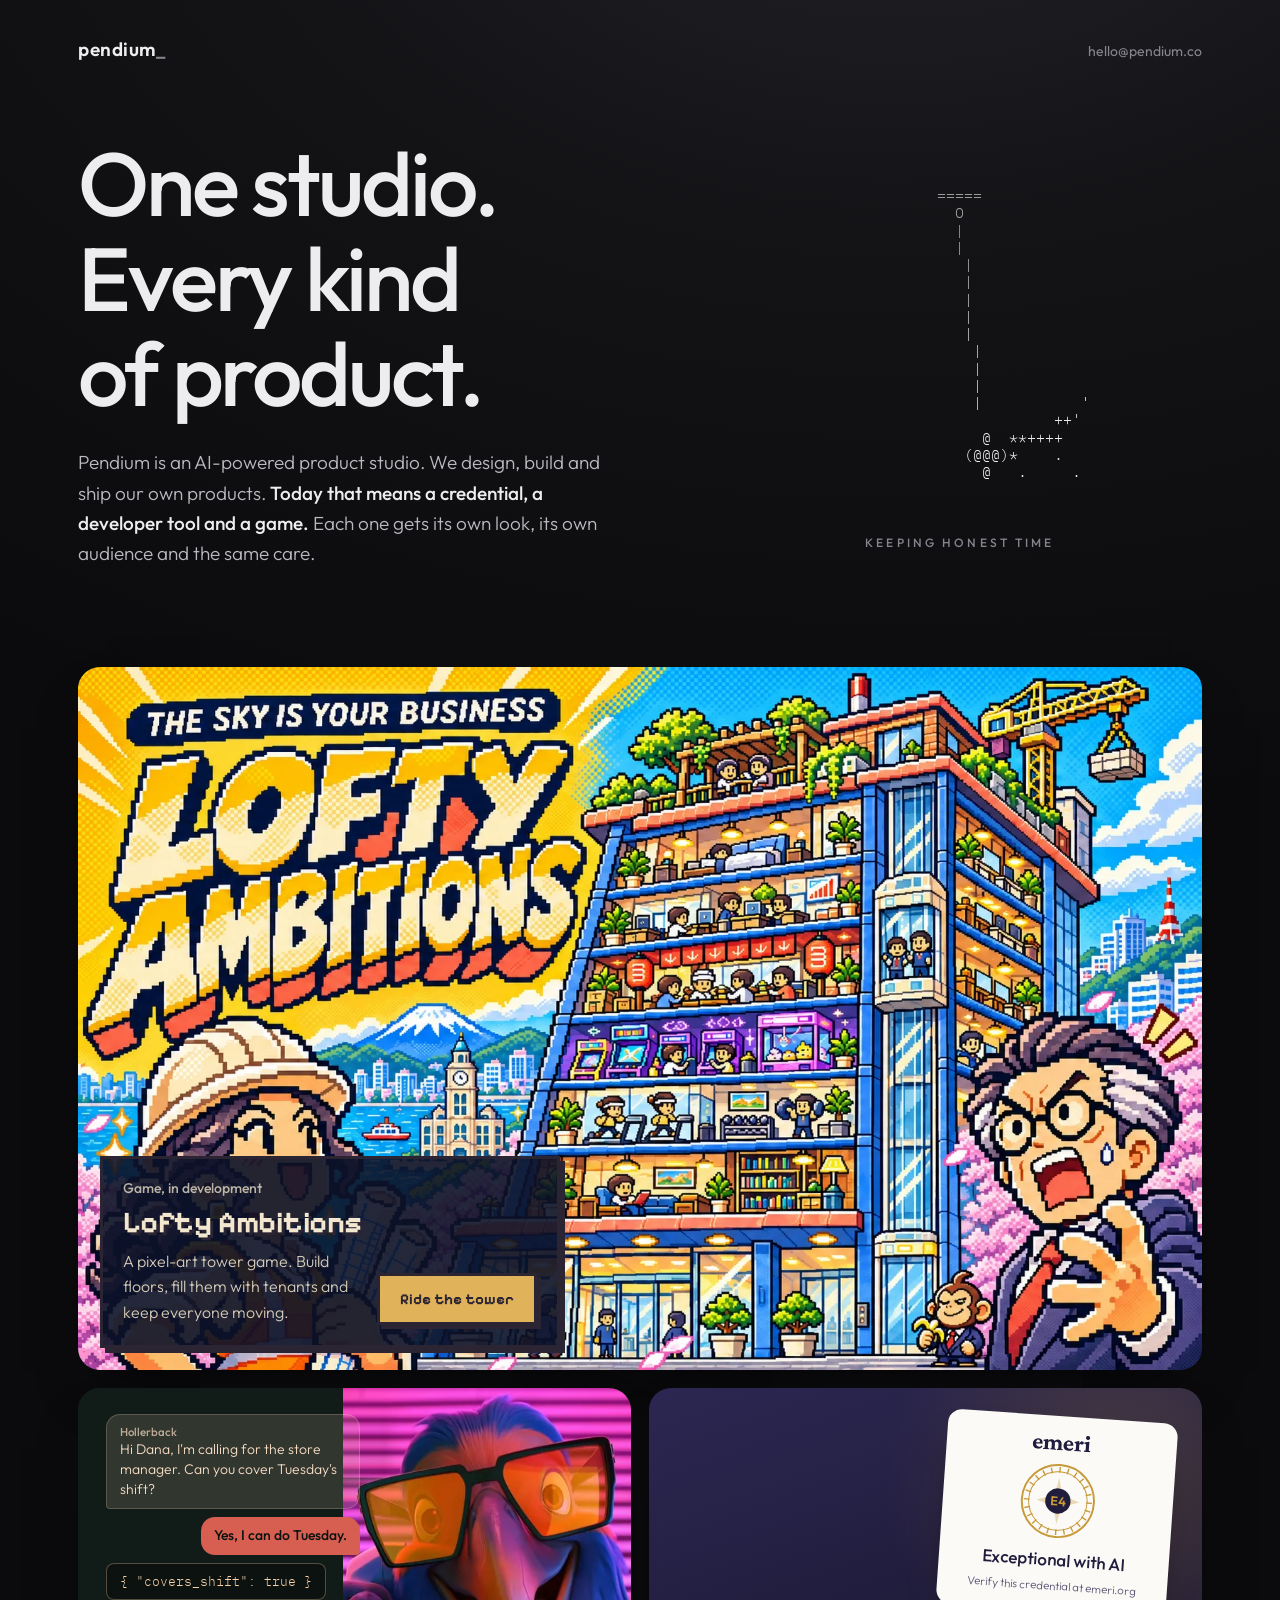
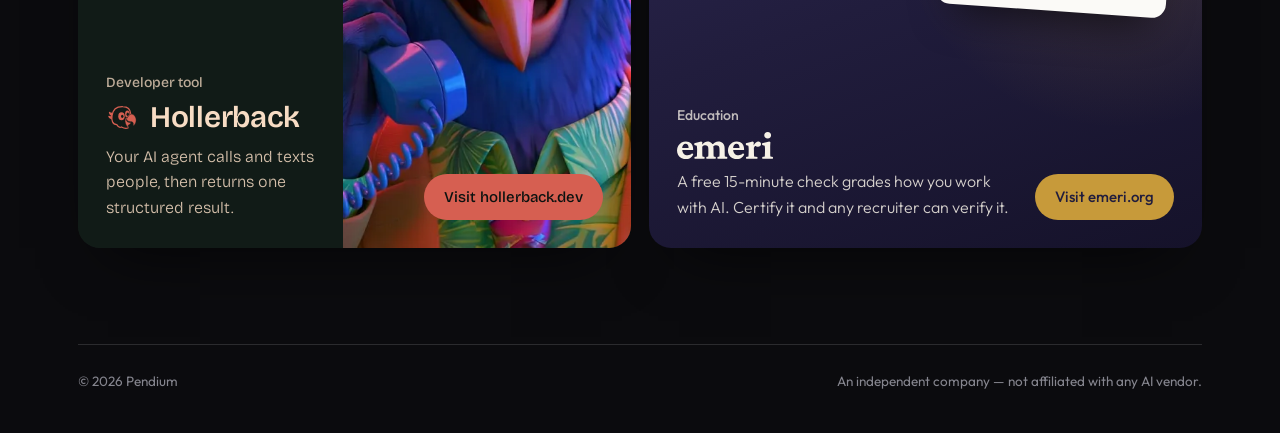
==== commit 06ed58e8: "Rename Lofty Ambitions key art files so the new art shows GitHub Pages caches assets for four hours," ====
--- a/index.html
+++ b/index.html
@@ -647,7 +647,7 @@
         <ul class="tiles">
           <li>
             <a class="tile tile--lofty" href="/lofty-ambitions/">
-              <img class="tile-art" src="assets/tiles/lofty.webp" width="1585" height="992" alt="" />
+              <img class="tile-art" src="assets/tiles/lofty-key-art.webp" width="1585" height="992" alt="" />
               <span class="tile-caption">
                 <span class="tile-kind">Game, in development</span>
                 <span class="tile-name">Lofty Ambitions</span>
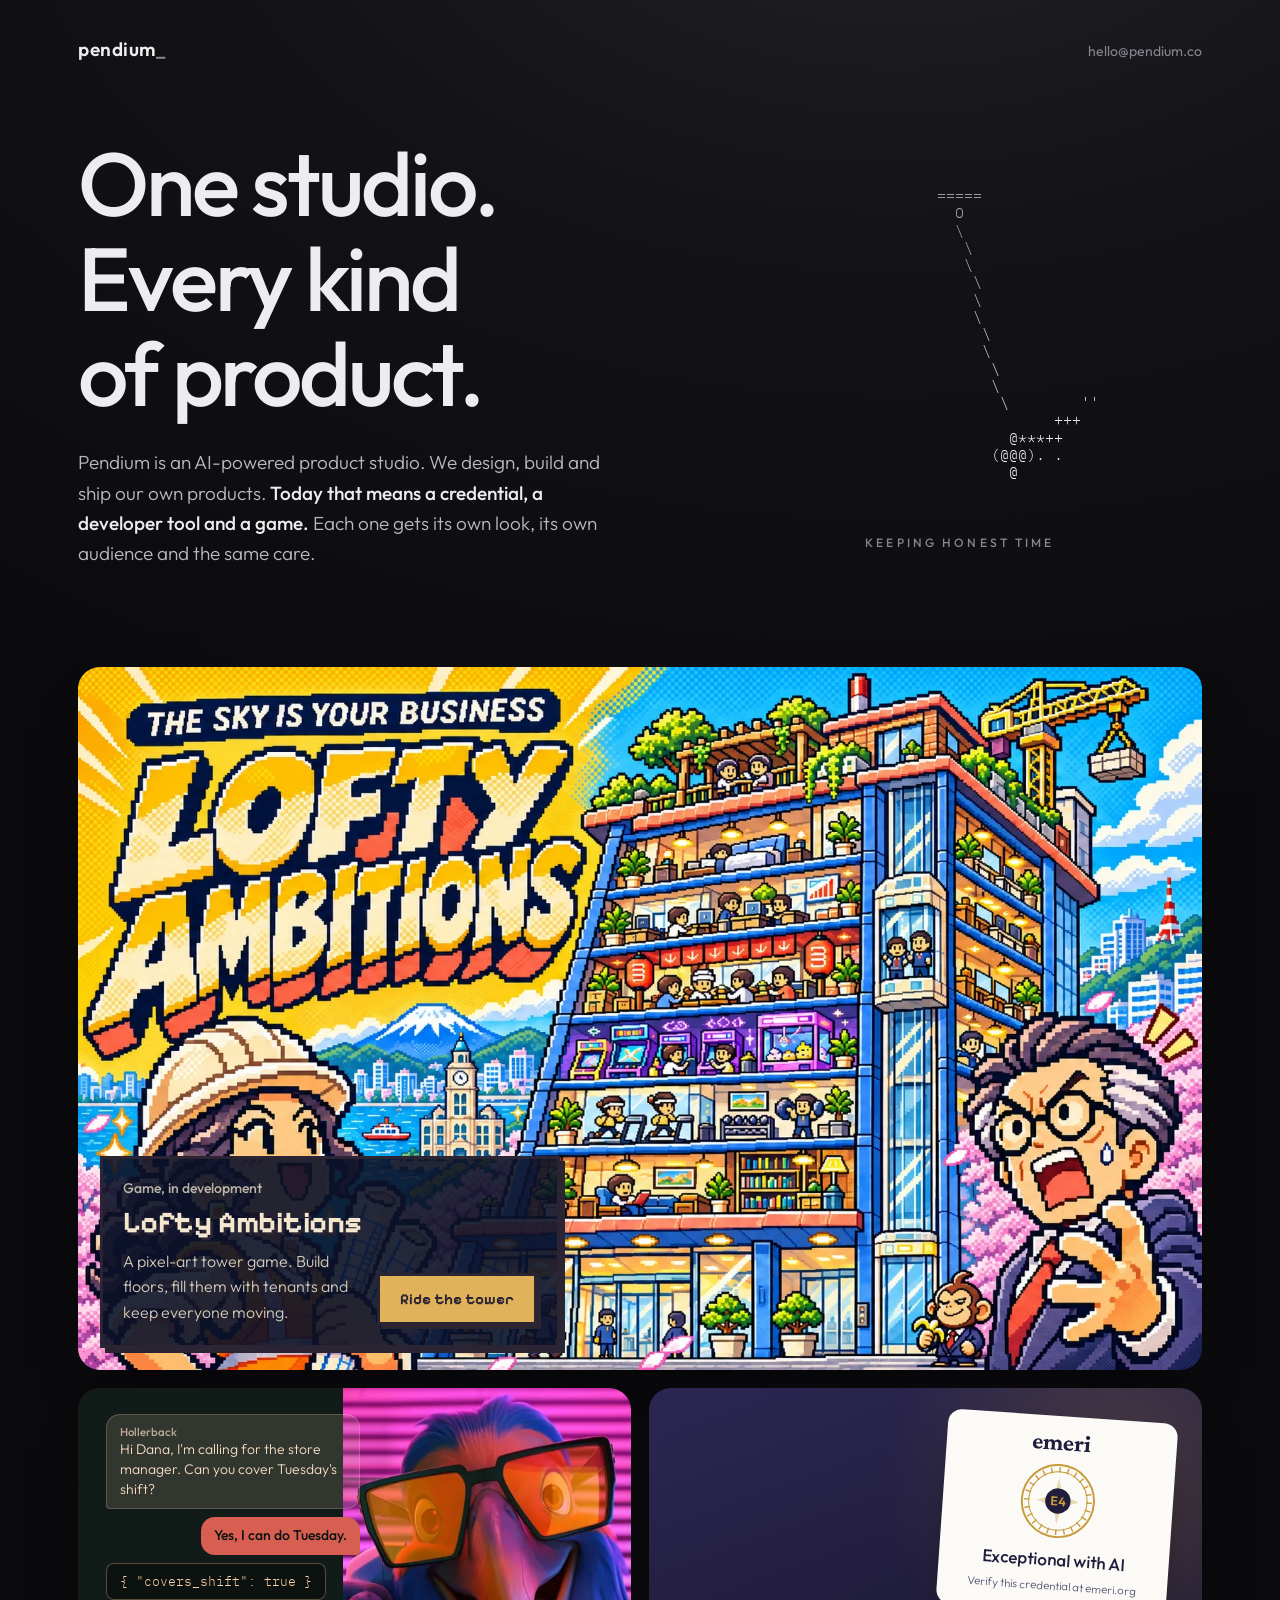
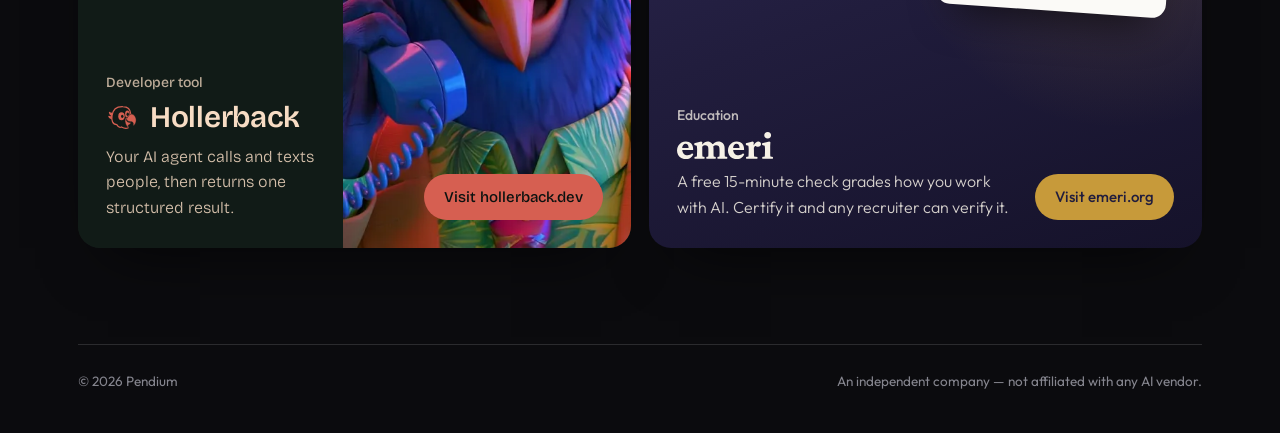
==== commit 3e6f4005: "Add a version tag to the Lofty Ambitions tile image A request made before the last deploy finished l" ====
--- a/index.html
+++ b/index.html
@@ -647,7 +647,7 @@
         <ul class="tiles">
           <li>
             <a class="tile tile--lofty" href="/lofty-ambitions/">
-              <img class="tile-art" src="assets/tiles/lofty-key-art.webp" width="1585" height="992" alt="" />
+              <img class="tile-art" src="assets/tiles/lofty-key-art.webp?v=20261119" width="1585" height="992" alt="" />
               <span class="tile-caption">
                 <span class="tile-kind">Game, in development</span>
                 <span class="tile-name">Lofty Ambitions</span>
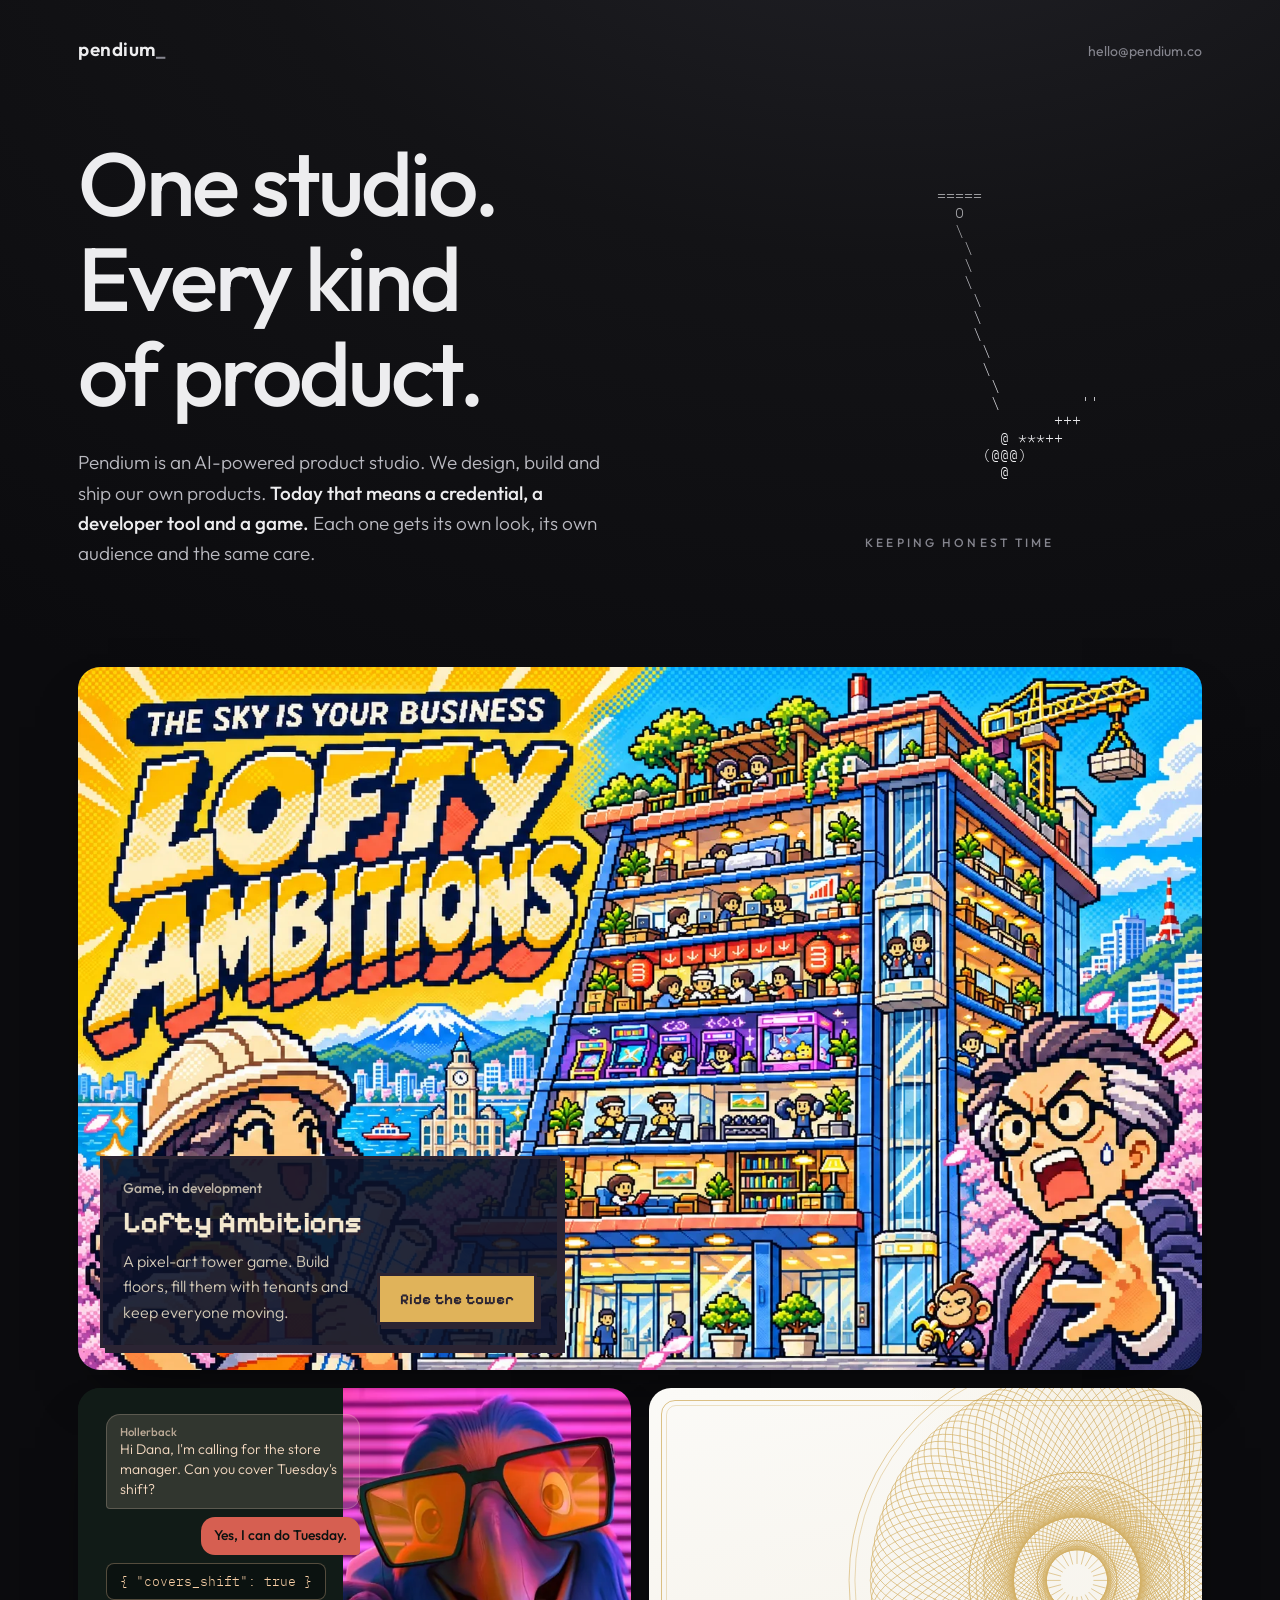
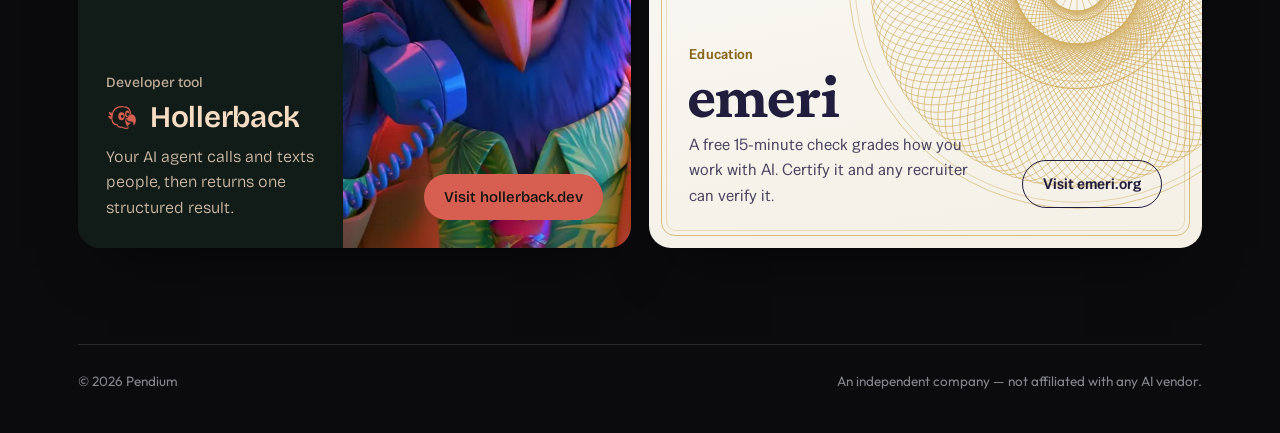
==== commit bfffc0cc: "Redesign the Emeri tile as an engraved paper certificate Emeri's paper #fbfaf7, ink #211d3d and gold" ====
--- a/index.html
+++ b/index.html
@@ -16,7 +16,7 @@
   <link rel="preconnect" href="https://fonts.googleapis.com" />
   <link rel="preconnect" href="https://fonts.gstatic.com" crossorigin />
   <link
-    href="https://fonts.googleapis.com/css2?family=Bricolage+Grotesque:opsz,wght@12..96,600&family=Pixelify+Sans:wght@700&family=IBM+Plex+Mono:wght@400;500&family=Outfit:wght@300;400;500;600&display=swap"
+    href="https://fonts.googleapis.com/css2?family=Bricolage+Grotesque:opsz,wght@12..96,600&family=Special+Gothic:wght@400;500&family=Pixelify+Sans:wght@700&family=IBM+Plex+Mono:wght@400;500&family=Outfit:wght@300;400;500;600&display=swap"
     rel="stylesheet" />
   <style>
     :root {
@@ -409,66 +409,69 @@
       color: #0b1210;
     }
 
-    /* Emeri: the credential itself, navy and gold */
+    /* Emeri: a certificate in its own paper, ink and gold, with an engraved rosette */
     .tile--emeri {
-      color: #f6f1e7;
+      color: #211d3d;
       background:
-        radial-gradient(70% 90% at 85% 20%, rgba(199, 154, 58, 0.22), transparent 60%),
-        linear-gradient(160deg, #2c2752 0%, #211d3d 45%, #15122a 100%);
-    }
-
-    .credential {
+        radial-gradient(90% 70% at 100% 0%, rgba(199, 154, 58, 0.1), transparent 60%),
+        linear-gradient(170deg, #fbfaf7 0%, #f4f0e6 100%);
+      font-family: "Special Gothic", var(--sans);
+    }
+
+    /* A certificate frame: two thin gold rules set inside the edge. */
+    .tile--emeri::before,
+    .tile--emeri::after {
+      content: "";
       position: absolute;
-      top: 28px;
-      right: 30px;
-      width: 230px;
-      padding: 18px 18px 16px;
+      pointer-events: none;
       border-radius: 14px;
-      background: #fbfaf7;
-      color: #211d3d;
-      box-shadow: 0 24px 40px -18px rgba(0, 0, 0, 0.6);
-      transform: rotate(4deg);
-      transition: transform 500ms cubic-bezier(0.2, 0.7, 0.2, 1);
-      text-align: center;
-    }
-
-    .tile--emeri:hover .credential {
-      transform: rotate(1deg) translateY(-4px);
-    }
-
-    .credential .emeri-logo {
-      width: 58px;
-      margin: 0 auto 12px;
-      color: #211d3d;
-    }
-
-    .credential svg.seal {
-      display: block;
-      width: 78px;
-      height: 78px;
-      margin: 0 auto 10px;
-    }
-
-    .credential strong {
-      display: block;
-      font-size: 17px;
-      font-weight: 500;
-      line-height: 1.2;
-    }
-
-    .credential small {
-      display: block;
-      font-size: 11.5px;
-      margin-top: 6px;
-      color: #5d5875;
+    }
+
+    .tile--emeri::before {
+      inset: 12px;
+      border: 1px solid rgba(199, 154, 58, 0.6);
+    }
+
+    .tile--emeri::after {
+      inset: 17px;
+      border-radius: 10px;
+      border: 1px solid rgba(199, 154, 58, 0.28);
+    }
+
+    .rosette {
+      position: absolute;
+      z-index: -1;
+      top: 50%;
+      right: -110px;
+      width: 470px;
+      height: 470px;
+      transform: translateY(-58%) rotate(0deg);
+      opacity: 0.75;
+      transition: transform 1600ms cubic-bezier(0.2, 0.7, 0.2, 1);
+    }
+
+    .tile--emeri:hover .rosette {
+      transform: translateY(-58%) rotate(12deg);
     }
 
     .tile--emeri .tile-caption {
-      padding-right: 28px;
+      padding: 0 40px 40px;
+    }
+
+    .tile--emeri .tile-kind {
+      color: #8a671f;
+      opacity: 1;
+      letter-spacing: 0.02em;
+    }
+
+    .tile--emeri .tile-name {
+      margin: 4px 0 4px;
     }
 
     .tile--emeri .tile-line {
-      max-width: 34ch;
+      max-width: 30ch;
+      color: #4a4560;
+      opacity: 1;
     }
 
     .emeri-logo {
@@ -478,12 +481,19 @@
     }
 
     .tile--emeri .tile-name .emeri-logo {
-      width: 96px;
+      width: 150px;
     }
 
     .tile--emeri .tile-go {
-      background: #c79a3a;
+      background: transparent;
       color: #211d3d;
+      border: 1px solid #211d3d;
+      transition: background 200ms ease, color 200ms ease, transform 160ms ease;
+    }
+
+    .tile--emeri:hover .tile-go {
+      background: #211d3d;
+      color: #fbfaf7;
     }
 
     /* Layout: the game's key art runs full width on top; the other two sit side by side below. */
@@ -585,14 +595,20 @@
         min-height: 520px;
       }
 
-      .credential {
-        top: 26px;
-        right: 50%;
-        transform: translateX(50%) rotate(3deg);
-      }
-
-      .tile--emeri:hover .credential {
-        transform: translateX(50%) rotate(1deg) translateY(-4px);
+      .rosette {
+        top: -70px;
+        right: -90px;
+        width: 360px;
+        height: 360px;
+        transform: none;
+      }
+
+      .tile--emeri:hover .rosette {
+        transform: rotate(12deg);
+      }
+
+      .tile--emeri .tile-caption {
+        padding: 0 32px 34px;
       }
 
       .tile-caption {
@@ -610,7 +626,7 @@
     @media (prefers-reduced-motion: reduce) {
       .tile-art,
       .tile-go,
-      .credential {
+      .rosette {
         transition: none;
       }
     }
@@ -674,12 +690,7 @@
           </li>
           <li>
             <a class="tile tile--emeri" href="https://emeri.org">
-              <span class="credential" aria-hidden="true">
-                <svg class="emeri-logo" viewBox="0 0 240 68" fill="currentColor" xmlns="http://www.w3.org/2000/svg" aria-hidden="true" focusable="false"><path d="M21.8731 67.9219C17.5914 67.9219 13.7944 66.9929 10.4821 65.1348C7.21025 63.2363 4.64526 60.6713 2.78716 57.4398C0.929052 54.1679 0 50.4921 0 46.4123C0 41.9287 1.05023 37.9903 3.1507 34.5972C5.25116 31.1638 7.97773 28.4776 11.3304 26.5387C14.7235 24.5998 18.3387 23.6304 22.1761 23.6304C27.8716 23.6304 32.3149 25.3875 35.5059 28.9017C38.697 32.416 40.2926 37.0208 40.2926 42.7163V45.14H11.6333V39.9292H30.4769L28.841 42.4134V38.9597C28.841 35.9302 28.1745 33.547 26.8415 31.8101C25.5489 30.0731 23.7312 29.2047 21.3884 29.2047C19.0456 29.2047 17.0663 30.2145 15.4505 32.2342C13.8348 34.2135 13.0269 37.2834 13.0269 41.4439V43.4434C13.0269 47.9271 14.2387 51.5423 16.6623 54.2891C19.1264 57.0359 22.3982 58.4092 26.478 58.4092C28.6996 58.4092 30.6991 58.0053 32.4764 57.1974C34.2941 56.3896 36.0513 55.0162 37.7478 53.0773L40.7773 55.9856C38.9596 59.9038 36.3946 62.8727 33.0823 64.8924C29.7701 66.9121 26.0337 67.9219 21.8731 67.9219Z"/><path d="M43.8989 67.1948L43.5959 62.7112L49.655 61.0146C49.6954 60.5703 49.7559 59.4191 49.8367 57.561C49.9579 55.6625 50.0589 53.5822 50.1397 51.3202L50.2609 43.9887C50.2205 42.1306 50.1397 40.4745 50.0185 39.0203C49.8973 37.5258 49.6954 35.8898 49.4126 34.1125L43.2324 32.7795V28.2958L60.5612 23.8121L63.3484 25.5087L62.7425 31.2042L63.0454 31.3253C65.1055 28.6594 67.2666 26.7205 69.5286 25.5087C71.831 24.2565 74.2143 23.6304 76.6783 23.6304C80.5157 23.6304 83.8885 25.0643 86.7969 27.9323C89.7456 30.8002 91.2199 35.2031 91.2199 41.141L91.3411 51.199C91.3411 53.3802 91.3815 55.4403 91.4623 57.3792C91.5431 59.2777 91.6643 60.4895 91.8259 61.0146L96.976 62.7112L96.7337 67.1948H73.4064L73.1034 62.7112L78.0113 61.0146C78.1324 60.0452 78.2334 58.6112 78.3142 56.7127C78.395 54.7738 78.4354 52.9561 78.4354 51.2596L78.3142 42.171C78.3142 38.8184 77.6073 36.4553 76.1935 35.0819C74.7798 33.6682 73.0024 32.9613 70.8616 32.9613C69.4074 32.9613 67.9735 33.3248 66.5597 34.0519C65.1863 34.779 64.0553 35.7888 63.1666 37.0814V51.3202C63.1666 53.4206 63.207 55.4403 63.2878 57.3792C63.3686 59.2777 63.4898 60.4895 63.6513 61.0146L68.9833 62.7112L68.6803 67.1948H43.8989ZM101.278 67.1948L100.975 62.7112L105.943 61.0146C106.065 60.0452 106.166 58.591 106.246 56.6521C106.368 54.6728 106.428 52.8753 106.428 51.2596L106.186 43.2616C106.186 39.4647 105.418 36.7987 103.883 35.2637C102.348 33.7288 100.47 32.9613 98.2484 32.9613C96.7135 32.9613 95.2189 33.3046 93.7647 33.9913C92.351 34.6376 91.1796 35.5869 90.2505 36.8391L87.2816 33.3248C91.9268 26.8619 97.279 23.6304 103.338 23.6304C107.943 23.6304 111.72 25.1451 114.668 28.1746C117.617 31.2042 119.092 35.5061 119.092 41.0804L119.273 51.199C119.273 53.3802 119.293 55.4403 119.334 57.3792C119.415 59.2777 119.556 60.4895 119.758 61.0146L125.756 62.7112L125.514 67.1948H101.278Z"/><path d="M149.239 67.9219C144.958 67.9219 141.161 66.9929 137.848 65.1348C134.577 63.2363 132.012 60.6713 130.154 57.4398C128.295 54.1679 127.366 50.4921 127.366 46.4123C127.366 41.9287 128.417 37.9903 130.517 34.5972C132.618 31.1638 135.344 28.4776 138.697 26.5387C142.09 24.5998 145.705 23.6304 149.542 23.6304C155.238 23.6304 159.681 25.3875 162.872 28.9017C166.063 32.416 167.659 37.0208 167.659 42.7163V45.14H139V39.9292H157.843L156.207 42.4134V38.9597C156.207 35.9302 155.541 33.547 154.208 31.8101C152.915 30.0731 151.098 29.2047 148.755 29.2047C146.412 29.2047 144.433 30.2145 142.817 32.2342C141.201 34.2135 140.393 37.2834 140.393 41.4439V43.4434C140.393 47.9271 141.605 51.5423 144.029 54.2891C146.493 57.0359 149.765 58.4092 153.844 58.4092C156.066 58.4092 158.065 58.0053 159.843 57.1974C161.661 56.3896 163.418 55.0162 165.114 53.0773L168.144 55.9856C166.326 59.9038 163.761 62.8727 160.449 64.8924C157.136 66.9121 153.4 67.9219 149.239 67.9219Z"/><path d="M172.898 67.1947L172.595 62.711L178.654 61.0145C178.695 60.5702 178.755 59.3987 178.836 57.5003C178.957 55.5614 179.058 53.5013 179.139 51.32L179.26 43.9886C179.26 42.1305 179.179 40.4744 179.018 39.0202C178.897 37.5256 178.695 35.8897 178.412 34.1124L172.232 32.7794V28.2957L189.318 23.812L191.984 25.5085L191.56 33.2641L191.863 33.3247C193.681 29.7297 195.539 27.2859 197.437 25.9933C199.376 24.6603 201.376 23.9938 203.436 23.9938C205.173 23.9938 206.708 24.4987 208.041 25.5085C209.414 26.478 210.101 28.0331 210.101 30.174C210.101 32.2745 209.374 33.9508 207.919 35.203C206.506 36.4148 204.829 37.0207 202.89 37.0207C201.315 37.0207 199.881 36.738 198.588 36.1724C197.336 35.6069 195.983 34.5769 194.529 33.0823L197.437 33.3247C195.377 34.6577 193.64 36.7582 192.226 39.6261L192.348 47.2605C192.388 50.8959 192.449 53.9456 192.529 56.4096C192.61 58.8736 192.691 60.4086 192.772 61.0145L201.254 62.5293L201.012 67.1947H172.898Z"/><path d="M213.34 67.1947L213.098 62.5293L219.52 61.0145C219.561 60.6106 219.621 59.4795 219.702 57.6214C219.823 55.7229 219.924 53.6225 220.005 51.32L220.066 44.1098C220.066 42.1305 220.005 40.3936 219.884 38.899C219.763 37.4044 219.561 35.8089 219.278 34.1124L212.795 32.7794V28.2957L230.911 23.812L233.638 25.5085C233.476 27.609 233.335 29.7095 233.214 31.8099C233.093 33.9104 233.032 36.2734 233.032 38.899V51.32C233.032 53.4205 233.072 55.4402 233.153 57.3791C233.274 59.318 233.416 60.5298 233.577 61.0145L240 62.5293L239.758 67.1947H213.34ZM226.791 16.2382C224.085 16.2382 221.964 15.4303 220.429 13.8146C218.894 12.1585 218.127 10.26 218.127 8.11911C218.127 5.93786 218.894 4.03936 220.429 2.42361C221.964 0.807871 224.085 0 226.791 0C229.498 0 231.578 0.807871 233.032 2.42361C234.486 4.03936 235.213 5.93786 235.213 8.11911C235.213 10.26 234.486 12.1585 233.032 13.8146C231.578 15.4303 229.498 16.2382 226.791 16.2382Z"/></svg>
-                <svg class="seal" viewBox="0 0 80 80" aria-hidden="true"><circle cx="40" cy="40" r="37" fill="none" stroke="#c79a3a" stroke-width="2"/><circle cx="40" cy="40" r="30" fill="none" stroke="#c79a3a" stroke-width="1"/><g stroke="#c79a3a" stroke-width="1.4"><line x1="40" y1="5" x2="40" y2="11" transform="rotate(0 40 40)"/><line x1="40" y1="5" x2="40" y2="11" transform="rotate(15 40 40)"/><line x1="40" y1="5" x2="40" y2="11" transform="rotate(30 40 40)"/><line x1="40" y1="5" x2="40" y2="11" transform="rotate(45 40 40)"/><line x1="40" y1="5" x2="40" y2="11" transform="rotate(60 40 40)"/><line x1="40" y1="5" x2="40" y2="11" transform="rotate(75 40 40)"/><line x1="40" y1="5" x2="40" y2="11" transform="rotate(90 40 40)"/><line x1="40" y1="5" x2="40" y2="11" transform="rotate(105 40 40)"/><line x1="40" y1="5" x2="40" y2="11" transform="rotate(120 40 40)"/><line x1="40" y1="5" x2="40" y2="11" transform="rotate(135 40 40)"/><line x1="40" y1="5" x2="40" y2="11" transform="rotate(150 40 40)"/><line x1="40" y1="5" x2="40" y2="11" transform="rotate(165 40 40)"/><line x1="40" y1="5" x2="40" y2="11" transform="rotate(180 40 40)"/><line x1="40" y1="5" x2="40" y2="11" transform="rotate(195 40 40)"/><line x1="40" y1="5" x2="40" y2="11" transform="rotate(210 40 40)"/><line x1="40" y1="5" x2="40" y2="11" transform="rotate(225 40 40)"/><line x1="40" y1="5" x2="40" y2="11" transform="rotate(240 40 40)"/><line x1="40" y1="5" x2="40" y2="11" transform="rotate(255 40 40)"/><line x1="40" y1="5" x2="40" y2="11" transform="rotate(270 40 40)"/><line x1="40" y1="5" x2="40" y2="11" transform="rotate(285 40 40)"/><line x1="40" y1="5" x2="40" y2="11" transform="rotate(300 40 40)"/><line x1="40" y1="5" x2="40" y2="11" transform="rotate(315 40 40)"/><line x1="40" y1="5" x2="40" y2="11" transform="rotate(330 40 40)"/><line x1="40" y1="5" x2="40" y2="11" transform="rotate(345 40 40)"/></g><path d="M40 16 L44 34 L62 40 L44 46 L40 64 L36 46 L18 40 L36 34 Z" fill="#c79a3a" opacity="0.35"/><circle cx="40" cy="40" r="13" fill="#211d3d"/><text x="40" y="45" text-anchor="middle" font-family="Outfit, sans-serif" font-size="13" font-weight="600" fill="#c79a3a">E4</text></svg>
-                <strong>Exceptional with AI</strong>
-                <small>Verify this credential at emeri.org</small>
-              </span>
+              <svg class="rosette" viewBox="-200 -200 400 400" aria-hidden="true" focusable="false"><g fill="none" stroke="#c79a3a" stroke-width="0.55"><circle r="194"/><circle r="189" stroke-width="0.4"/><ellipse rx="176" ry="54" transform="rotate(0)"/><ellipse rx="176" ry="54" transform="rotate(3)"/><ellipse rx="176" ry="54" transform="rotate(6)"/><ellipse rx="176" ry="54" transform="rotate(9)"/><ellipse rx="176" ry="54" transform="rotate(12)"/><ellipse rx="176" ry="54" transform="rotate(15)"/><ellipse rx="176" ry="54" transform="rotate(18)"/><ellipse rx="176" ry="54" transform="rotate(21)"/><ellipse rx="176" ry="54" transform="rotate(24)"/><ellipse rx="176" ry="54" transform="rotate(27)"/><ellipse rx="176" ry="54" transform="rotate(30)"/><ellipse rx="176" ry="54" transform="rotate(33)"/><ellipse rx="176" ry="54" transform="rotate(36)"/><ellipse rx="176" ry="54" transform="rotate(39)"/><ellipse rx="176" ry="54" transform="rotate(42)"/><ellipse rx="176" ry="54" transform="rotate(45)"/><ellipse rx="176" ry="54" transform="rotate(48)"/><ellipse rx="176" ry="54" transform="rotate(51)"/><ellipse rx="176" ry="54" transform="rotate(54)"/><ellipse rx="176" ry="54" transform="rotate(57)"/><ellipse rx="176" ry="54" transform="rotate(60)"/><ellipse rx="176" ry="54" transform="rotate(63)"/><ellipse rx="176" ry="54" transform="rotate(66)"/><ellipse rx="176" ry="54" transform="rotate(69)"/><ellipse rx="176" ry="54" transform="rotate(72)"/><ellipse rx="176" ry="54" transform="rotate(75)"/><ellipse rx="176" ry="54" transform="rotate(78)"/><ellipse rx="176" ry="54" transform="rotate(81)"/><ellipse rx="176" ry="54" transform="rotate(84)"/><ellipse rx="176" ry="54" transform="rotate(87)"/><ellipse rx="176" ry="54" transform="rotate(90)"/><ellipse rx="176" ry="54" transform="rotate(93)"/><ellipse rx="176" ry="54" transform="rotate(96)"/><ellipse rx="176" ry="54" transform="rotate(99)"/><ellipse rx="176" ry="54" transform="rotate(102)"/><ellipse rx="176" ry="54" transform="rotate(105)"/><ellipse rx="176" ry="54" transform="rotate(108)"/><ellipse rx="176" ry="54" transform="rotate(111)"/><ellipse rx="176" ry="54" transform="rotate(114)"/><ellipse rx="176" ry="54" transform="rotate(117)"/><ellipse rx="176" ry="54" transform="rotate(120)"/><ellipse rx="176" ry="54" transform="rotate(123)"/><ellipse rx="176" ry="54" transform="rotate(126)"/><ellipse rx="176" ry="54" transform="rotate(129)"/><ellipse rx="176" ry="54" transform="rotate(132)"/><ellipse rx="176" ry="54" transform="rotate(135)"/><ellipse rx="176" ry="54" transform="rotate(138)"/><ellipse rx="176" ry="54" transform="rotate(141)"/><ellipse rx="176" ry="54" transform="rotate(144)"/><ellipse rx="176" ry="54" transform="rotate(147)"/><ellipse rx="176" ry="54" transform="rotate(150)"/><ellipse rx="176" ry="54" transform="rotate(153)"/><ellipse rx="176" ry="54" transform="rotate(156)"/><ellipse rx="176" ry="54" transform="rotate(159)"/><ellipse rx="176" ry="54" transform="rotate(162)"/><ellipse rx="176" ry="54" transform="rotate(165)"/><ellipse rx="176" ry="54" transform="rotate(168)"/><ellipse rx="176" ry="54" transform="rotate(171)"/><ellipse rx="176" ry="54" transform="rotate(174)"/><ellipse rx="176" ry="54" transform="rotate(177)"/><circle r="92" stroke-width="0.9"/><circle r="86"/><ellipse rx="80" ry="26" transform="rotate(0)"/><ellipse rx="80" ry="26" transform="rotate(5)"/><ellipse rx="80" ry="26" transform="rotate(10)"/><ellipse rx="80" ry="26" transform="rotate(15)"/><ellipse rx="80" ry="26" transform="rotate(20)"/><ellipse rx="80" ry="26" transform="rotate(25)"/><ellipse rx="80" ry="26" transform="rotate(30)"/><ellipse rx="80" ry="26" transform="rotate(35)"/><ellipse rx="80" ry="26" transform="rotate(40)"/><ellipse rx="80" ry="26" transform="rotate(45)"/><ellipse rx="80" ry="26" transform="rotate(50)"/><ellipse rx="80" ry="26" transform="rotate(55)"/><ellipse rx="80" ry="26" transform="rotate(60)"/><ellipse rx="80" ry="26" transform="rotate(65)"/><ellipse rx="80" ry="26" transform="rotate(70)"/><ellipse rx="80" ry="26" transform="rotate(75)"/><ellipse rx="80" ry="26" transform="rotate(80)"/><ellipse rx="80" ry="26" transform="rotate(85)"/><ellipse rx="80" ry="26" transform="rotate(90)"/><ellipse rx="80" ry="26" transform="rotate(95)"/><ellipse rx="80" ry="26" transform="rotate(100)"/><ellipse rx="80" ry="26" transform="rotate(105)"/><ellipse rx="80" ry="26" transform="rotate(110)"/><ellipse rx="80" ry="26" transform="rotate(115)"/><ellipse rx="80" ry="26" transform="rotate(120)"/><ellipse rx="80" ry="26" transform="rotate(125)"/><ellipse rx="80" ry="26" transform="rotate(130)"/><ellipse rx="80" ry="26" transform="rotate(135)"/><ellipse rx="80" ry="26" transform="rotate(140)"/><ellipse rx="80" ry="26" transform="rotate(145)"/><ellipse rx="80" ry="26" transform="rotate(150)"/><ellipse rx="80" ry="26" transform="rotate(155)"/><ellipse rx="80" ry="26" transform="rotate(160)"/><ellipse rx="80" ry="26" transform="rotate(165)"/><ellipse rx="80" ry="26" transform="rotate(170)"/><ellipse rx="80" ry="26" transform="rotate(175)"/><circle r="34" stroke-width="0.9"/><circle r="29"/><line x1="29.0" y1="0.0" x2="14.0" y2="0.0"/><line x1="28.0" y1="7.5" x2="13.5" y2="3.6"/><line x1="25.1" y1="14.5" x2="12.1" y2="7.0"/><line x1="20.5" y1="20.5" x2="9.9" y2="9.9"/><line x1="14.5" y1="25.1" x2="7.0" y2="12.1"/><line x1="7.5" y1="28.0" x2="3.6" y2="13.5"/><line x1="0.0" y1="29.0" x2="0.0" y2="14.0"/><line x1="-7.5" y1="28.0" x2="-3.6" y2="13.5"/><line x1="-14.5" y1="25.1" x2="-7.0" y2="12.1"/><line x1="-20.5" y1="20.5" x2="-9.9" y2="9.9"/><line x1="-25.1" y1="14.5" x2="-12.1" y2="7.0"/><line x1="-28.0" y1="7.5" x2="-13.5" y2="3.6"/><line x1="-29.0" y1="0.0" x2="-14.0" y2="0.0"/><line x1="-28.0" y1="-7.5" x2="-13.5" y2="-3.6"/><line x1="-25.1" y1="-14.5" x2="-12.1" y2="-7.0"/><line x1="-20.5" y1="-20.5" x2="-9.9" y2="-9.9"/><line x1="-14.5" y1="-25.1" x2="-7.0" y2="-12.1"/><line x1="-7.5" y1="-28.0" x2="-3.6" y2="-13.5"/><line x1="-0.0" y1="-29.0" x2="-0.0" y2="-14.0"/><line x1="7.5" y1="-28.0" x2="3.6" y2="-13.5"/><line x1="14.5" y1="-25.1" x2="7.0" y2="-12.1"/><line x1="20.5" y1="-20.5" x2="9.9" y2="-9.9"/><line x1="25.1" y1="-14.5" x2="12.1" y2="-7.0"/><line x1="28.0" y1="-7.5" x2="13.5" y2="-3.6"/></g></svg>
               <span class="tile-caption">
                 <span class="tile-kind">Education</span>
                 <span class="tile-name"><svg class="emeri-logo" viewBox="0 0 240 68" fill="currentColor" xmlns="http://www.w3.org/2000/svg" role="img" aria-label="Emeri"><path d="M21.8731 67.9219C17.5914 67.9219 13.7944 66.9929 10.4821 65.1348C7.21025 63.2363 4.64526 60.6713 2.78716 57.4398C0.929052 54.1679 0 50.4921 0 46.4123C0 41.9287 1.05023 37.9903 3.1507 34.5972C5.25116 31.1638 7.97773 28.4776 11.3304 26.5387C14.7235 24.5998 18.3387 23.6304 22.1761 23.6304C27.8716 23.6304 32.3149 25.3875 35.5059 28.9017C38.697 32.416 40.2926 37.0208 40.2926 42.7163V45.14H11.6333V39.9292H30.4769L28.841 42.4134V38.9597C28.841 35.9302 28.1745 33.547 26.8415 31.8101C25.5489 30.0731 23.7312 29.2047 21.3884 29.2047C19.0456 29.2047 17.0663 30.2145 15.4505 32.2342C13.8348 34.2135 13.0269 37.2834 13.0269 41.4439V43.4434C13.0269 47.9271 14.2387 51.5423 16.6623 54.2891C19.1264 57.0359 22.3982 58.4092 26.478 58.4092C28.6996 58.4092 30.6991 58.0053 32.4764 57.1974C34.2941 56.3896 36.0513 55.0162 37.7478 53.0773L40.7773 55.9856C38.9596 59.9038 36.3946 62.8727 33.0823 64.8924C29.7701 66.9121 26.0337 67.9219 21.8731 67.9219Z"/><path d="M43.8989 67.1948L43.5959 62.7112L49.655 61.0146C49.6954 60.5703 49.7559 59.4191 49.8367 57.561C49.9579 55.6625 50.0589 53.5822 50.1397 51.3202L50.2609 43.9887C50.2205 42.1306 50.1397 40.4745 50.0185 39.0203C49.8973 37.5258 49.6954 35.8898 49.4126 34.1125L43.2324 32.7795V28.2958L60.5612 23.8121L63.3484 25.5087L62.7425 31.2042L63.0454 31.3253C65.1055 28.6594 67.2666 26.7205 69.5286 25.5087C71.831 24.2565 74.2143 23.6304 76.6783 23.6304C80.5157 23.6304 83.8885 25.0643 86.7969 27.9323C89.7456 30.8002 91.2199 35.2031 91.2199 41.141L91.3411 51.199C91.3411 53.3802 91.3815 55.4403 91.4623 57.3792C91.5431 59.2777 91.6643 60.4895 91.8259 61.0146L96.976 62.7112L96.7337 67.1948H73.4064L73.1034 62.7112L78.0113 61.0146C78.1324 60.0452 78.2334 58.6112 78.3142 56.7127C78.395 54.7738 78.4354 52.9561 78.4354 51.2596L78.3142 42.171C78.3142 38.8184 77.6073 36.4553 76.1935 35.0819C74.7798 33.6682 73.0024 32.9613 70.8616 32.9613C69.4074 32.9613 67.9735 33.3248 66.5597 34.0519C65.1863 34.779 64.0553 35.7888 63.1666 37.0814V51.3202C63.1666 53.4206 63.207 55.4403 63.2878 57.3792C63.3686 59.2777 63.4898 60.4895 63.6513 61.0146L68.9833 62.7112L68.6803 67.1948H43.8989ZM101.278 67.1948L100.975 62.7112L105.943 61.0146C106.065 60.0452 106.166 58.591 106.246 56.6521C106.368 54.6728 106.428 52.8753 106.428 51.2596L106.186 43.2616C106.186 39.4647 105.418 36.7987 103.883 35.2637C102.348 33.7288 100.47 32.9613 98.2484 32.9613C96.7135 32.9613 95.2189 33.3046 93.7647 33.9913C92.351 34.6376 91.1796 35.5869 90.2505 36.8391L87.2816 33.3248C91.9268 26.8619 97.279 23.6304 103.338 23.6304C107.943 23.6304 111.72 25.1451 114.668 28.1746C117.617 31.2042 119.092 35.5061 119.092 41.0804L119.273 51.199C119.273 53.3802 119.293 55.4403 119.334 57.3792C119.415 59.2777 119.556 60.4895 119.758 61.0146L125.756 62.7112L125.514 67.1948H101.278Z"/><path d="M149.239 67.9219C144.958 67.9219 141.161 66.9929 137.848 65.1348C134.577 63.2363 132.012 60.6713 130.154 57.4398C128.295 54.1679 127.366 50.4921 127.366 46.4123C127.366 41.9287 128.417 37.9903 130.517 34.5972C132.618 31.1638 135.344 28.4776 138.697 26.5387C142.09 24.5998 145.705 23.6304 149.542 23.6304C155.238 23.6304 159.681 25.3875 162.872 28.9017C166.063 32.416 167.659 37.0208 167.659 42.7163V45.14H139V39.9292H157.843L156.207 42.4134V38.9597C156.207 35.9302 155.541 33.547 154.208 31.8101C152.915 30.0731 151.098 29.2047 148.755 29.2047C146.412 29.2047 144.433 30.2145 142.817 32.2342C141.201 34.2135 140.393 37.2834 140.393 41.4439V43.4434C140.393 47.9271 141.605 51.5423 144.029 54.2891C146.493 57.0359 149.765 58.4092 153.844 58.4092C156.066 58.4092 158.065 58.0053 159.843 57.1974C161.661 56.3896 163.418 55.0162 165.114 53.0773L168.144 55.9856C166.326 59.9038 163.761 62.8727 160.449 64.8924C157.136 66.9121 153.4 67.9219 149.239 67.9219Z"/><path d="M172.898 67.1947L172.595 62.711L178.654 61.0145C178.695 60.5702 178.755 59.3987 178.836 57.5003C178.957 55.5614 179.058 53.5013 179.139 51.32L179.26 43.9886C179.26 42.1305 179.179 40.4744 179.018 39.0202C178.897 37.5256 178.695 35.8897 178.412 34.1124L172.232 32.7794V28.2957L189.318 23.812L191.984 25.5085L191.56 33.2641L191.863 33.3247C193.681 29.7297 195.539 27.2859 197.437 25.9933C199.376 24.6603 201.376 23.9938 203.436 23.9938C205.173 23.9938 206.708 24.4987 208.041 25.5085C209.414 26.478 210.101 28.0331 210.101 30.174C210.101 32.2745 209.374 33.9508 207.919 35.203C206.506 36.4148 204.829 37.0207 202.89 37.0207C201.315 37.0207 199.881 36.738 198.588 36.1724C197.336 35.6069 195.983 34.5769 194.529 33.0823L197.437 33.3247C195.377 34.6577 193.64 36.7582 192.226 39.6261L192.348 47.2605C192.388 50.8959 192.449 53.9456 192.529 56.4096C192.61 58.8736 192.691 60.4086 192.772 61.0145L201.254 62.5293L201.012 67.1947H172.898Z"/><path d="M213.34 67.1947L213.098 62.5293L219.52 61.0145C219.561 60.6106 219.621 59.4795 219.702 57.6214C219.823 55.7229 219.924 53.6225 220.005 51.32L220.066 44.1098C220.066 42.1305 220.005 40.3936 219.884 38.899C219.763 37.4044 219.561 35.8089 219.278 34.1124L212.795 32.7794V28.2957L230.911 23.812L233.638 25.5085C233.476 27.609 233.335 29.7095 233.214 31.8099C233.093 33.9104 233.032 36.2734 233.032 38.899V51.32C233.032 53.4205 233.072 55.4402 233.153 57.3791C233.274 59.318 233.416 60.5298 233.577 61.0145L240 62.5293L239.758 67.1947H213.34ZM226.791 16.2382C224.085 16.2382 221.964 15.4303 220.429 13.8146C218.894 12.1585 218.127 10.26 218.127 8.11911C218.127 5.93786 218.894 4.03936 220.429 2.42361C221.964 0.807871 224.085 0 226.791 0C229.498 0 231.578 0.807871 233.032 2.42361C234.486 4.03936 235.213 5.93786 235.213 8.11911C235.213 10.26 234.486 12.1585 233.032 13.8146C231.578 15.4303 229.498 16.2382 226.791 16.2382Z"/></svg></span>
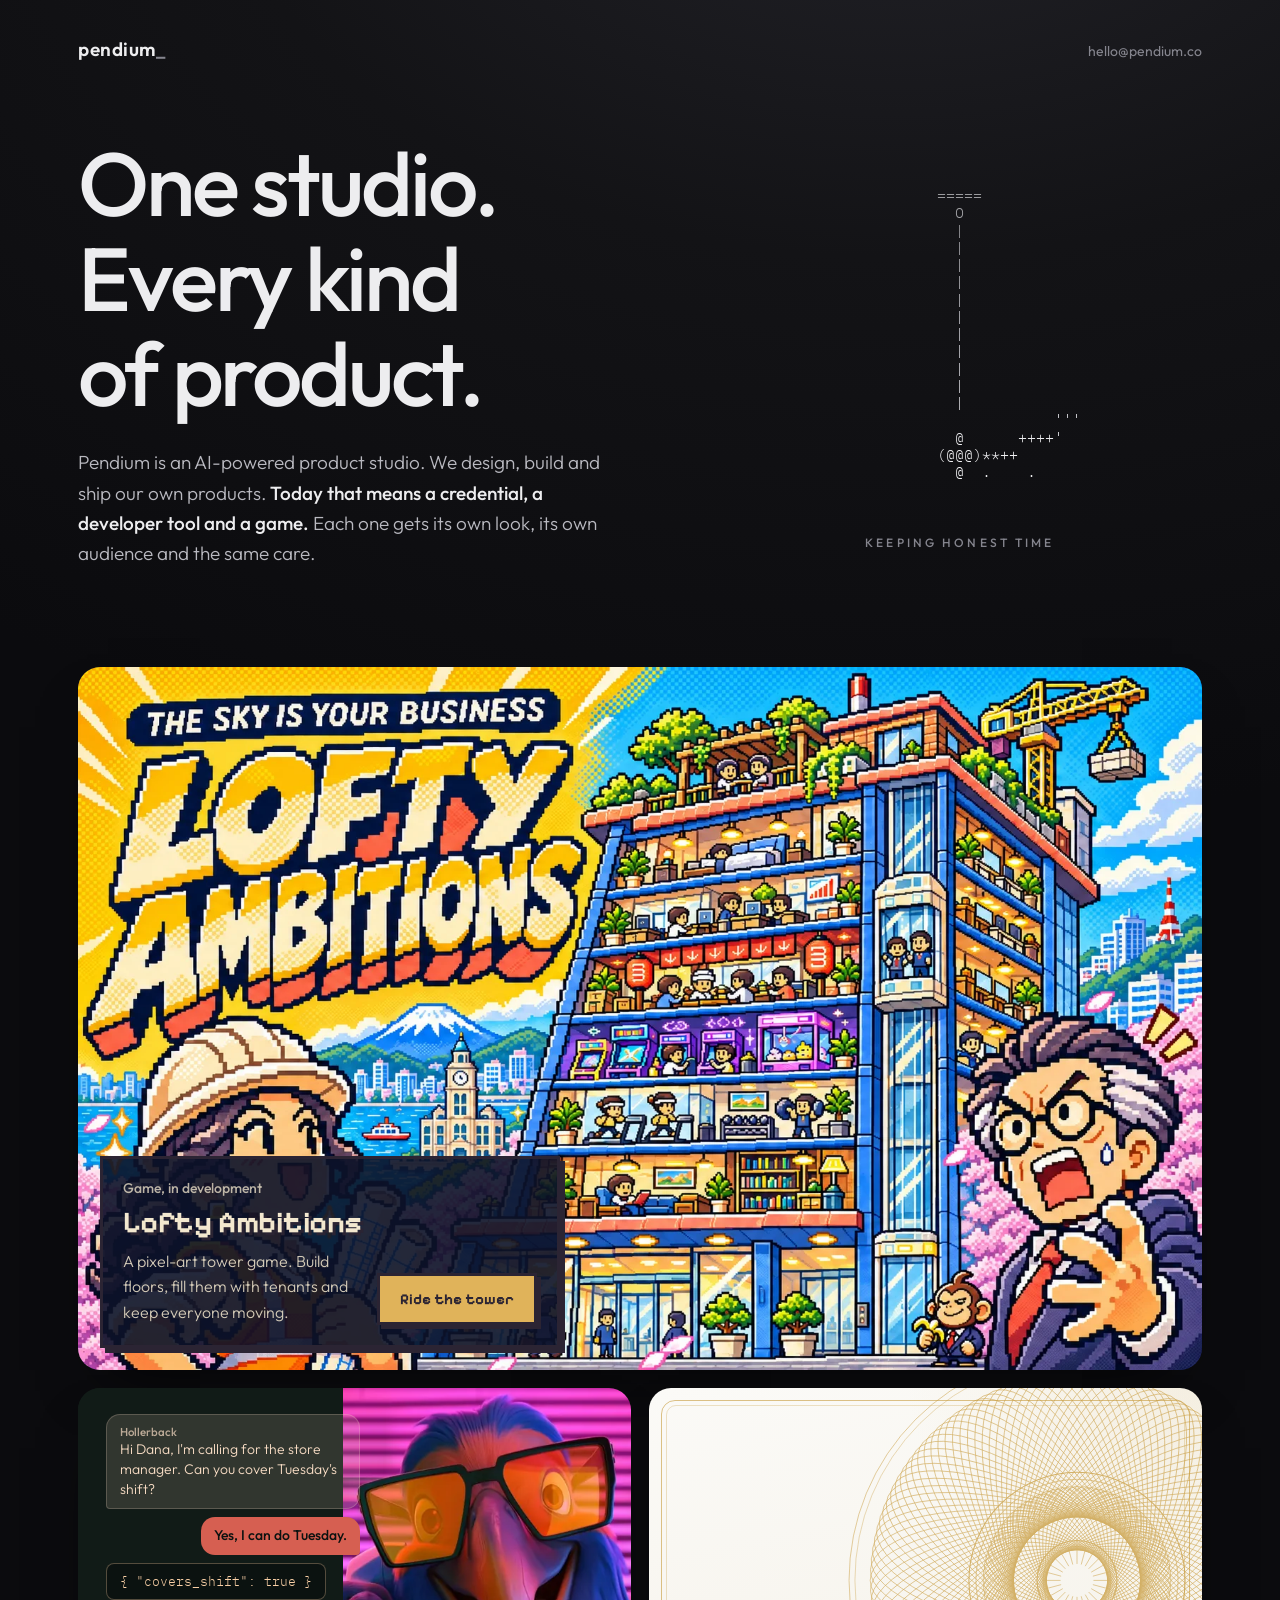
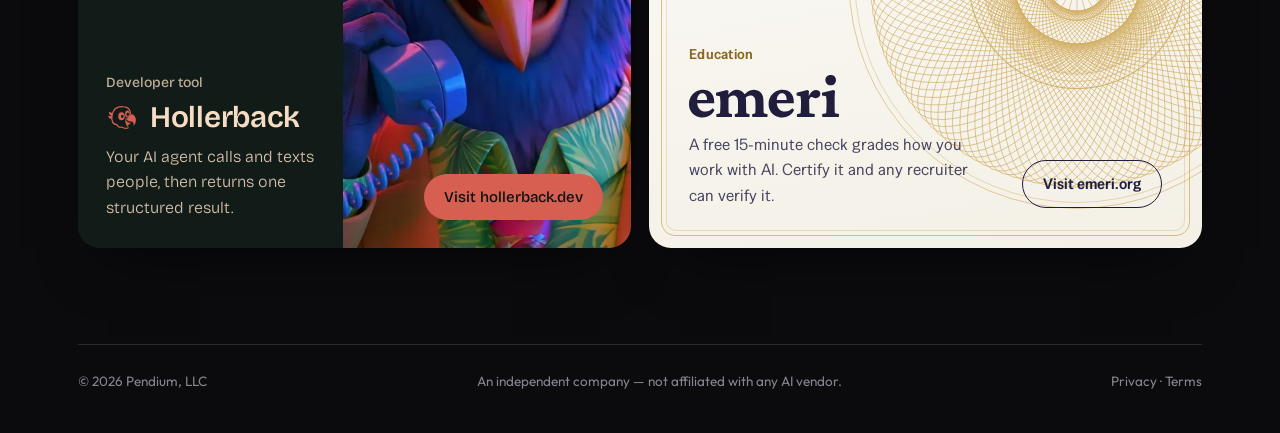
==== commit 2001f630: "Add privacy policy and terms of service pages The site had no policy pages. Carriers need both to re" ====
--- a/index.html
+++ b/index.html
@@ -704,8 +704,9 @@
     </main>
 
     <footer>
-      <span>© 2026 Pendium</span>
+      <span>© 2026 Pendium, LLC</span>
       <span>An independent company — not affiliated with any AI vendor.</span>
+      <span><a href="/privacy/">Privacy</a> · <a href="/terms/">Terms</a></span>
     </footer>
   </div>
 
